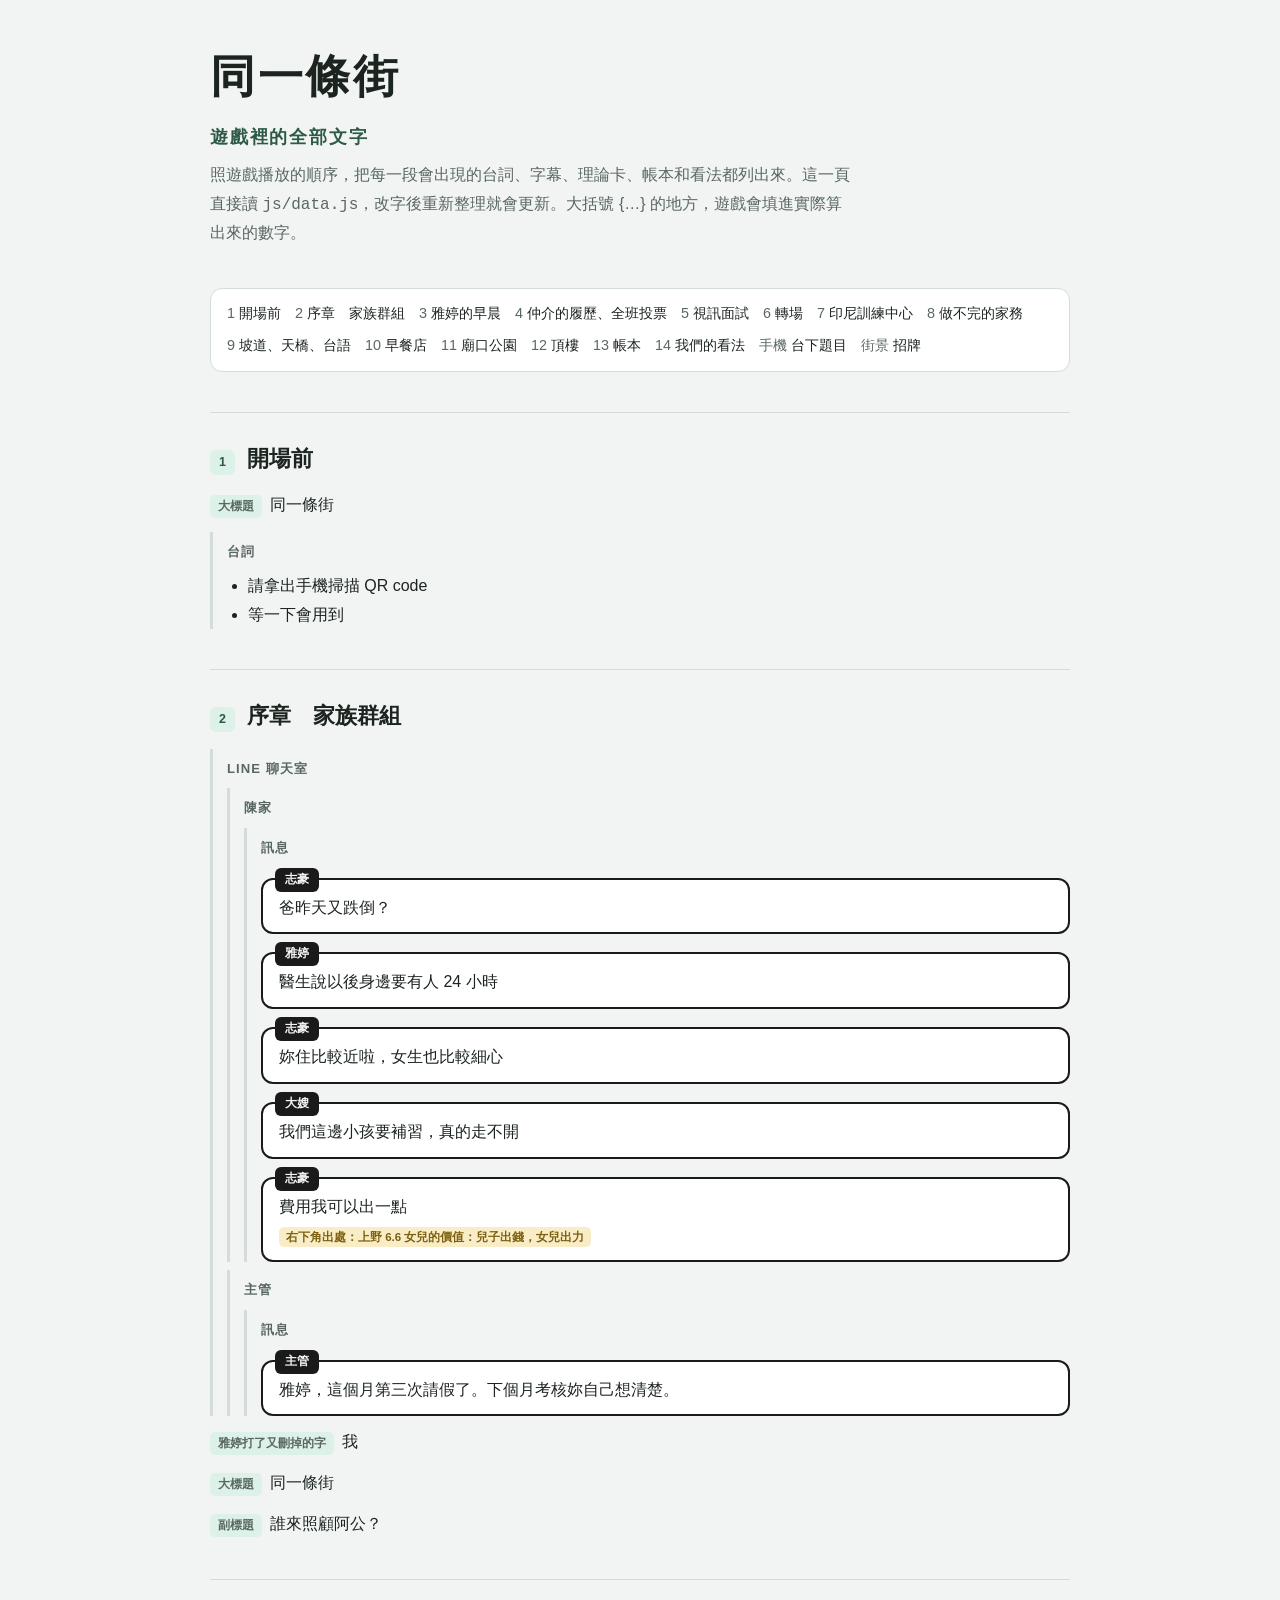
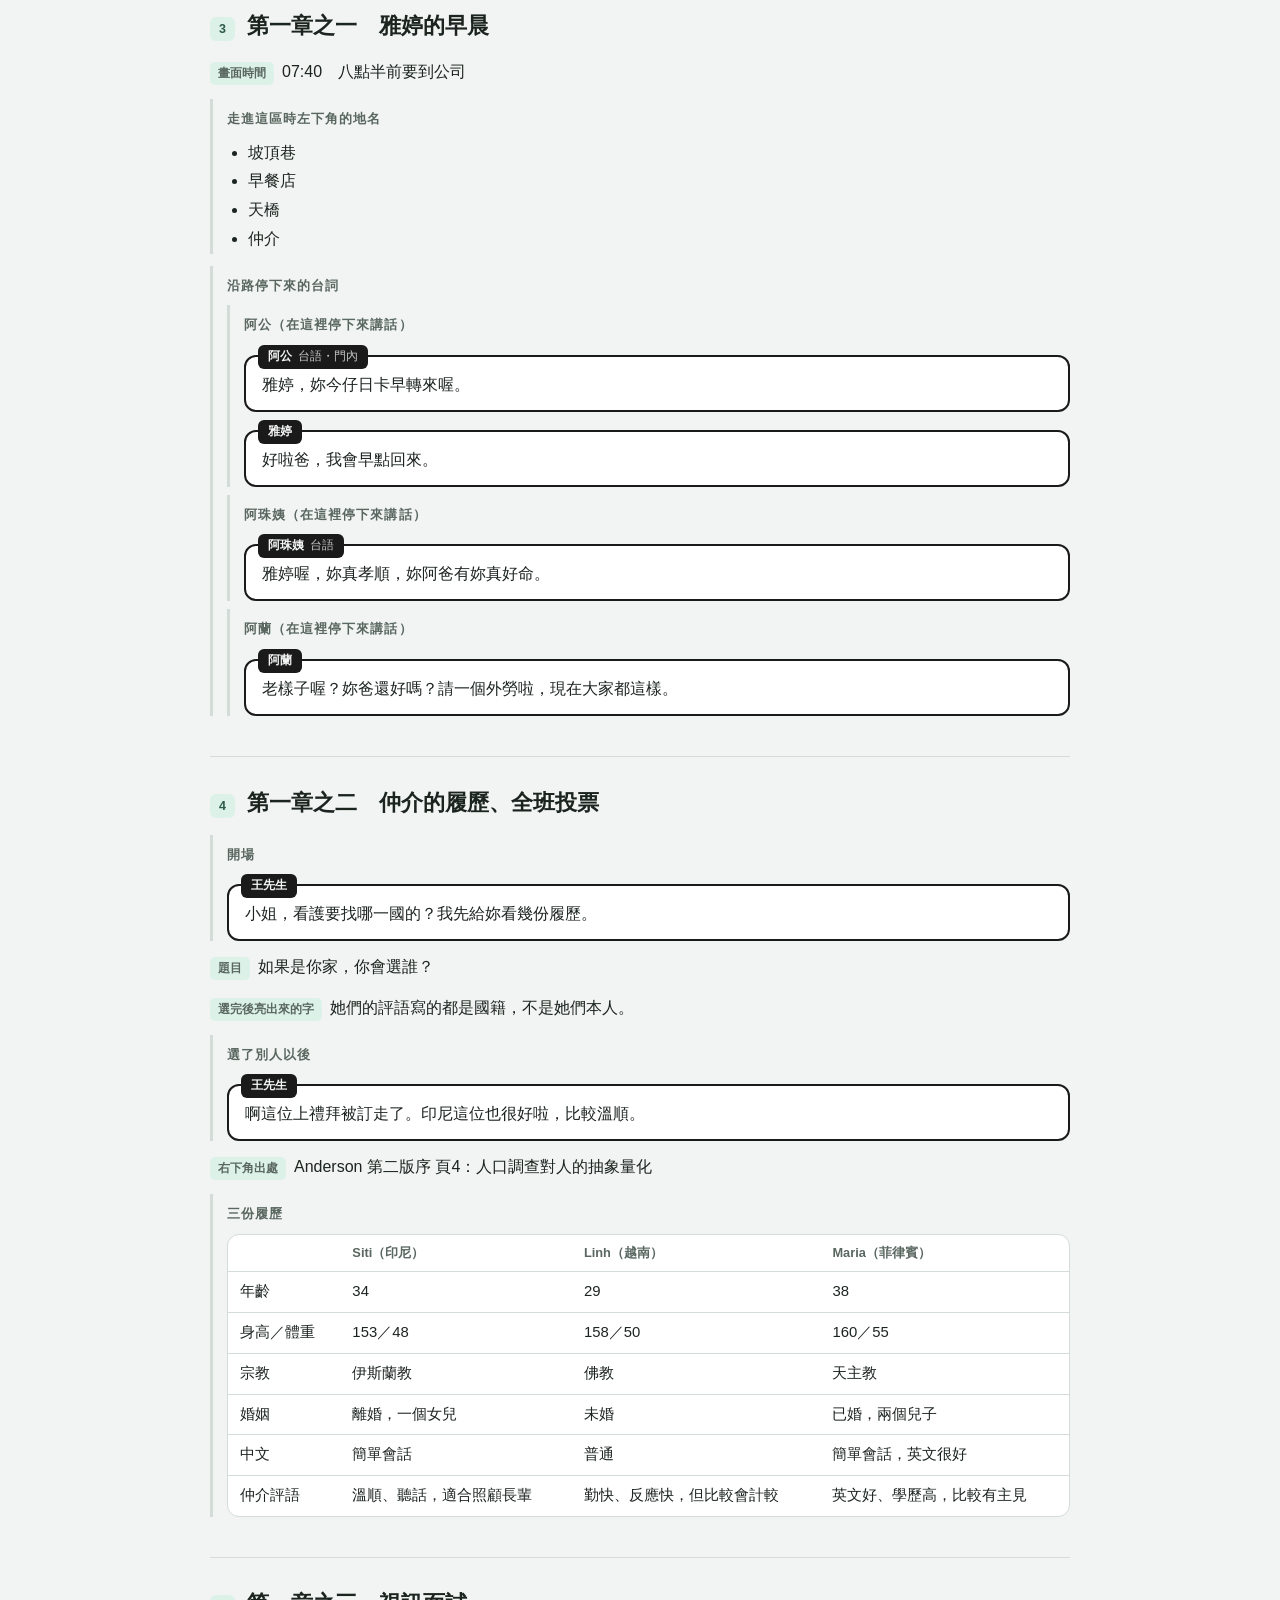
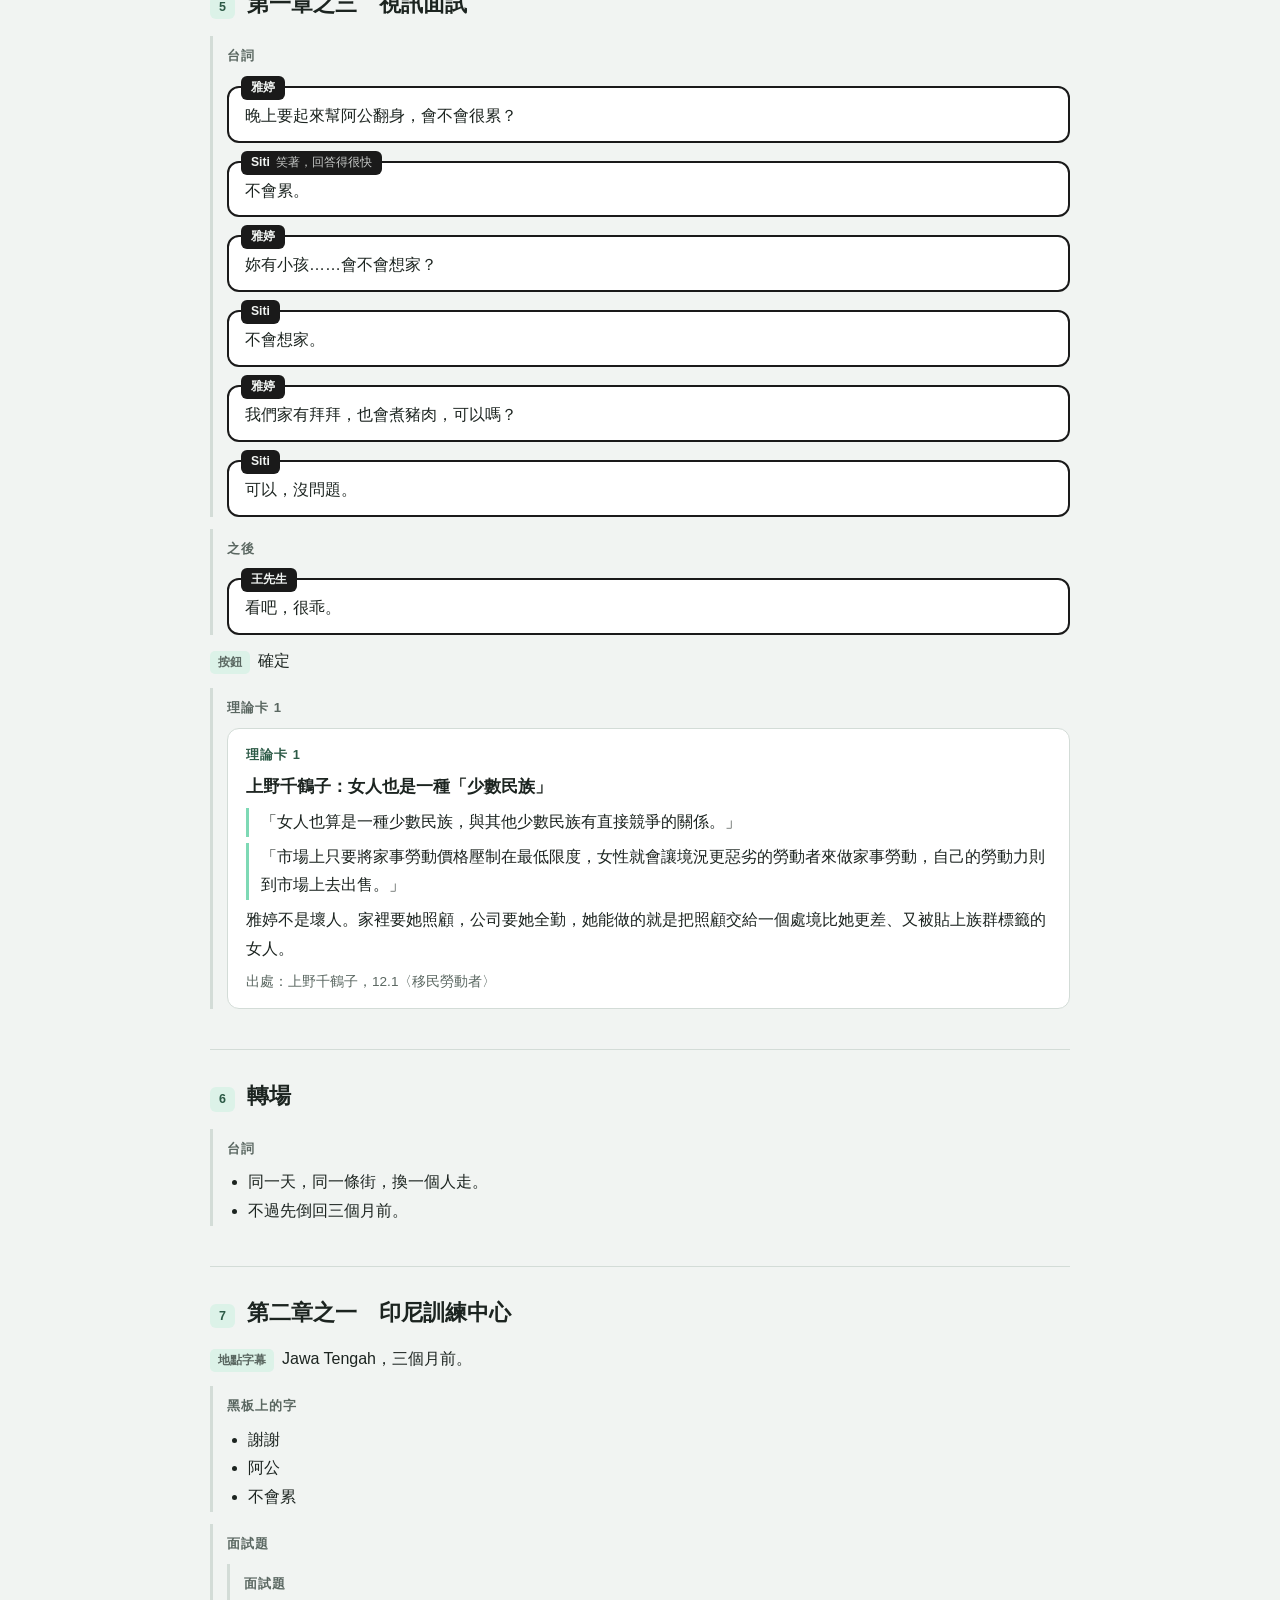
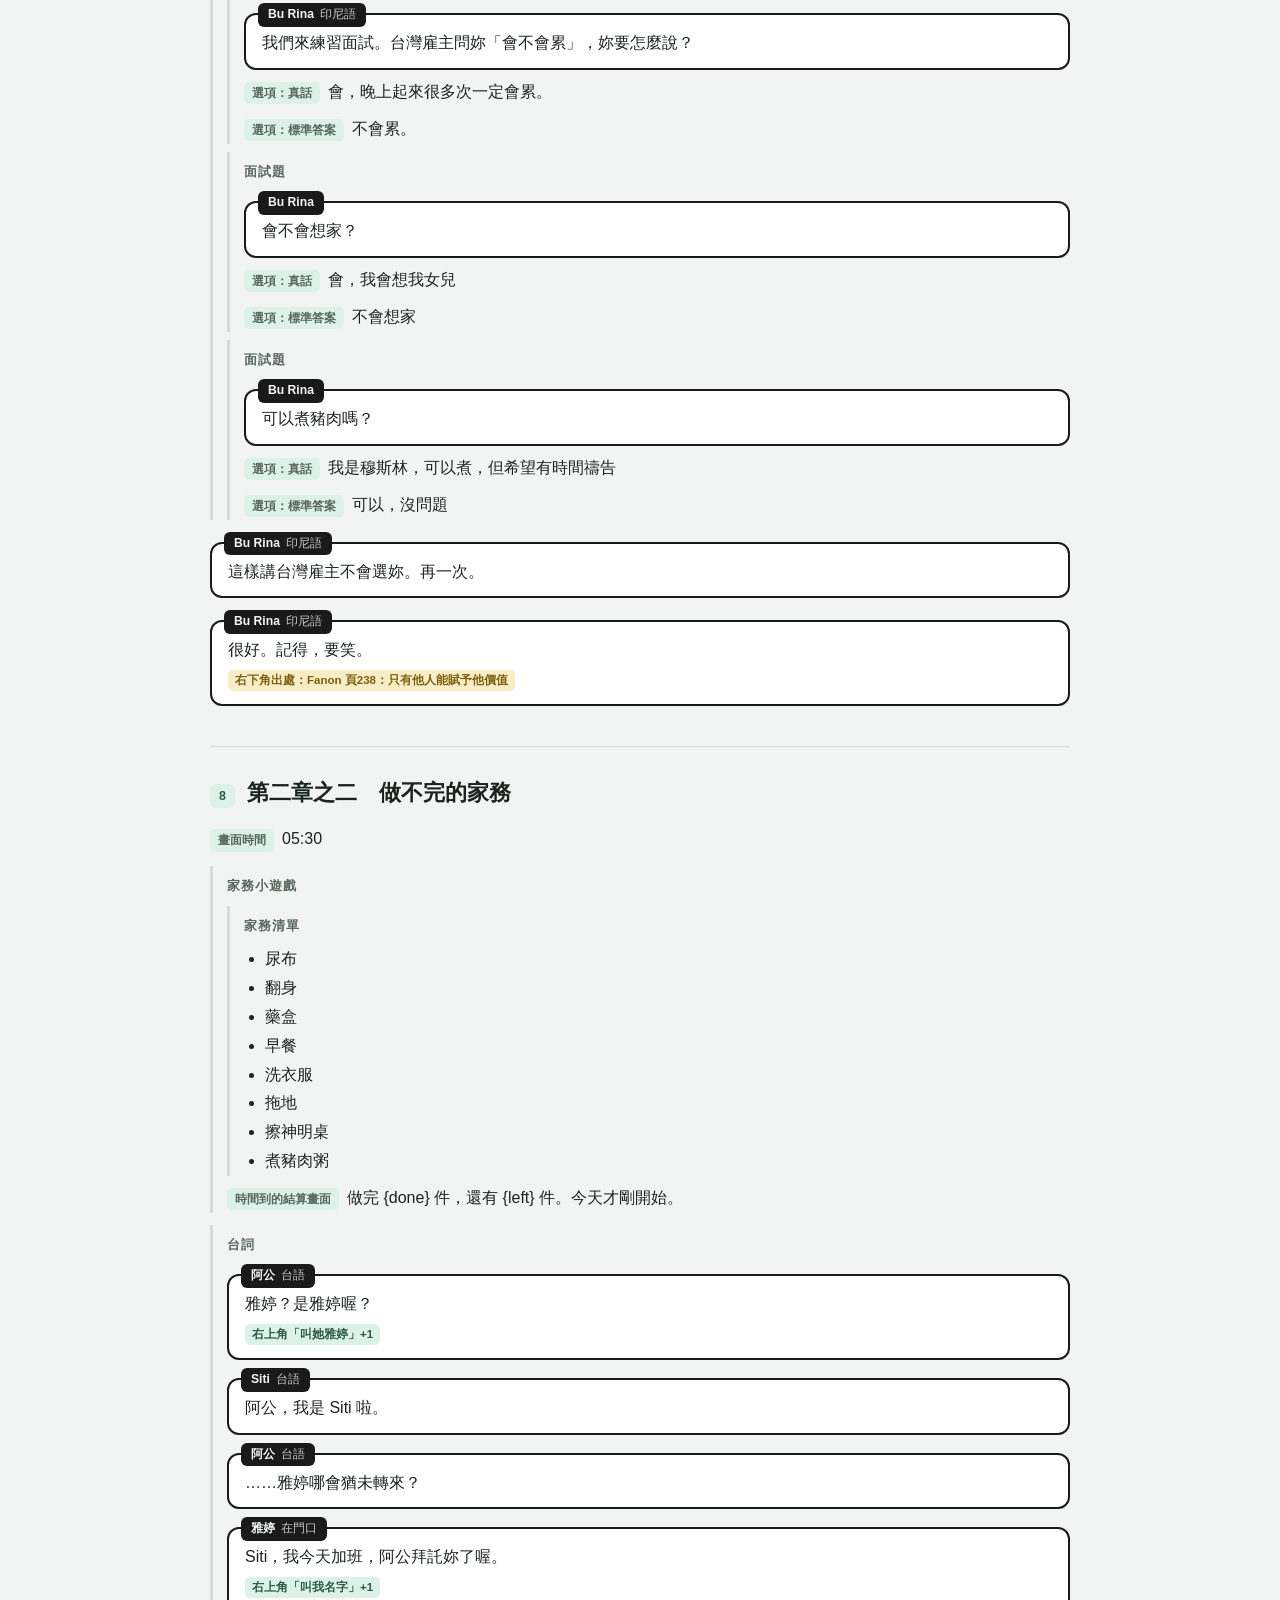
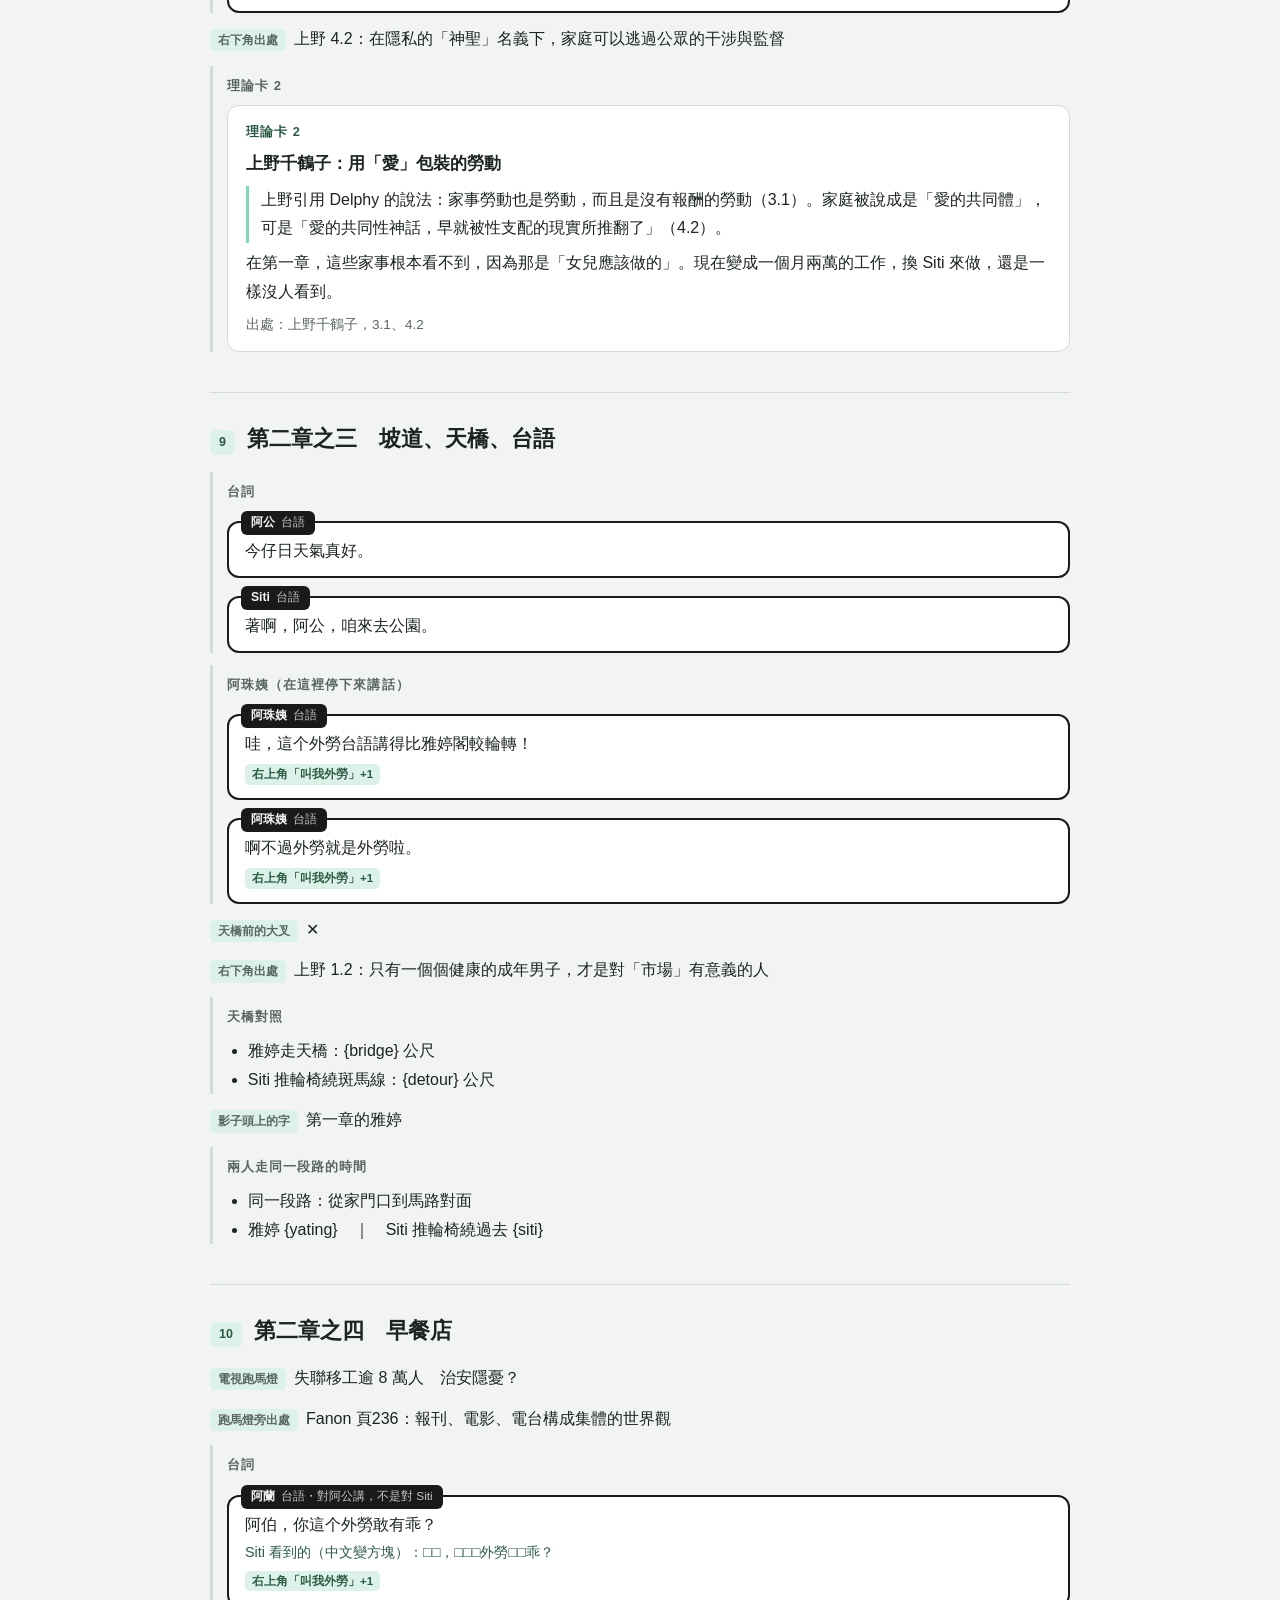
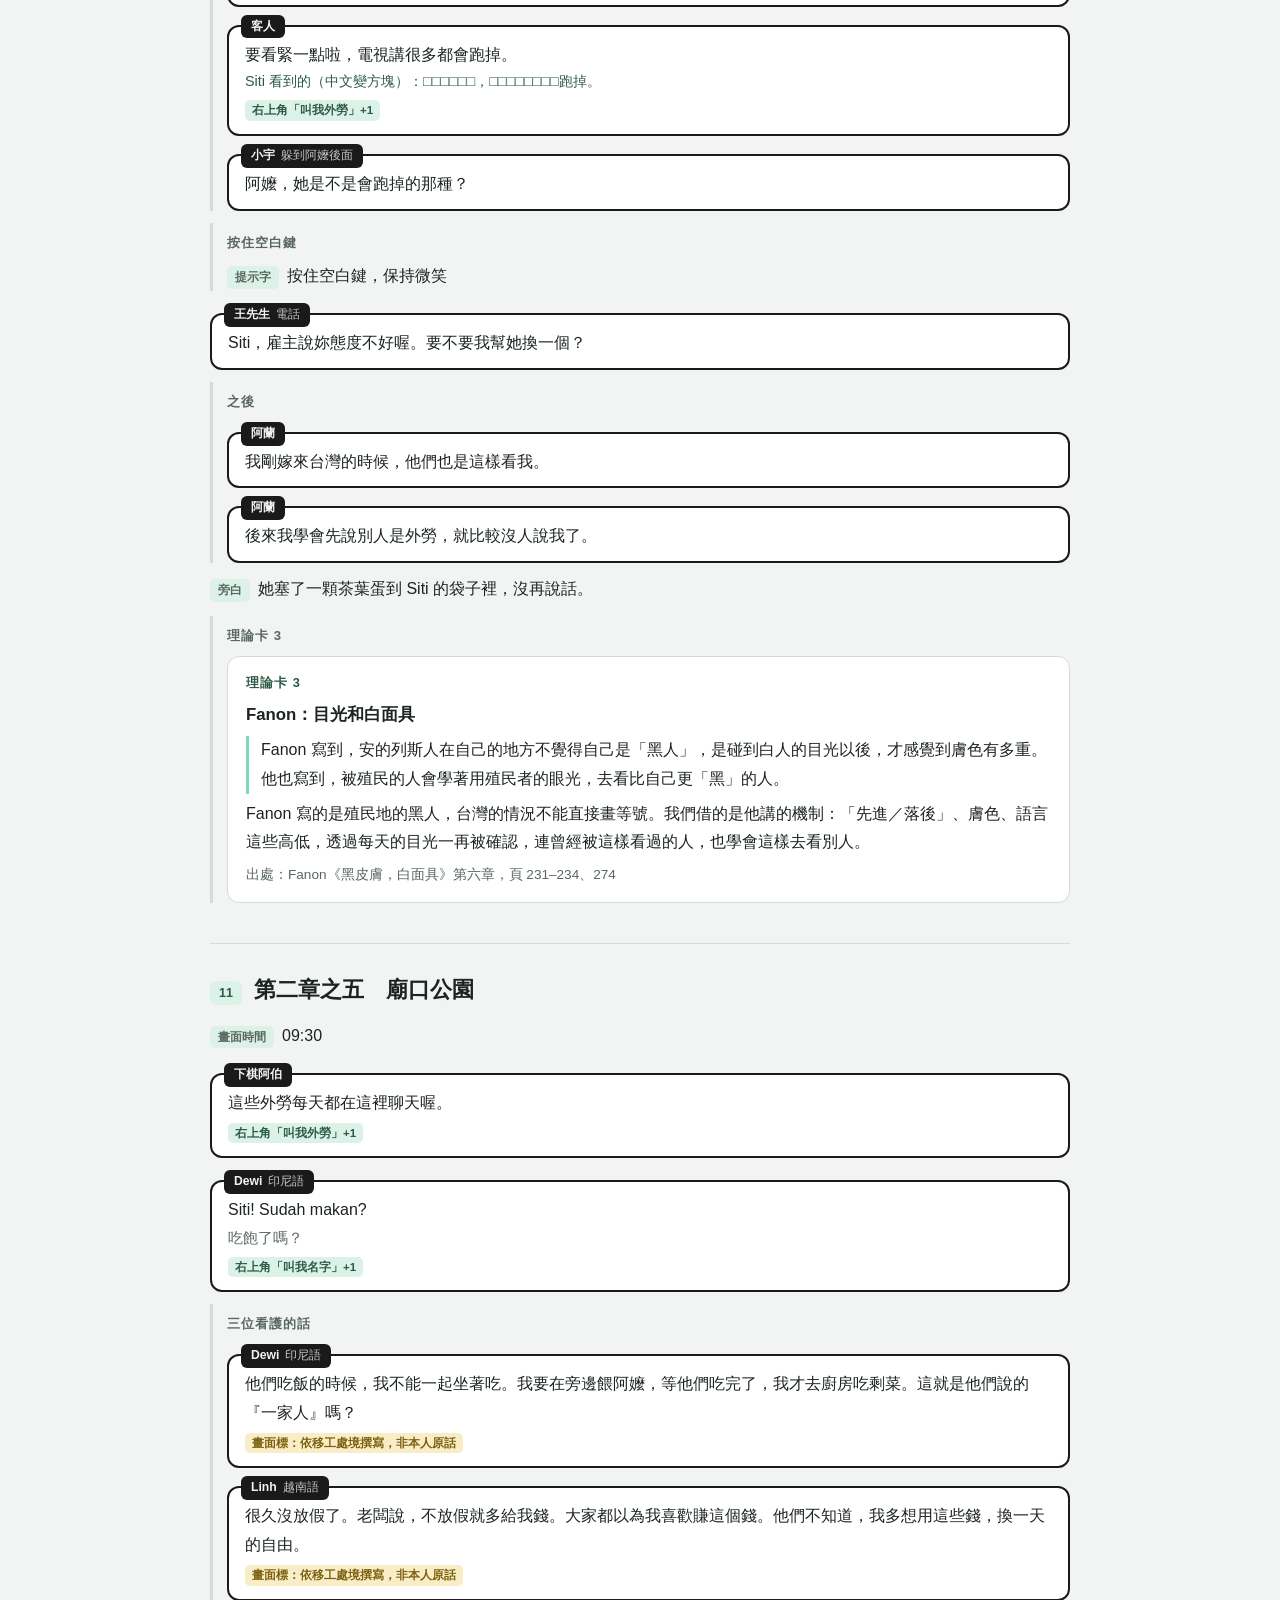
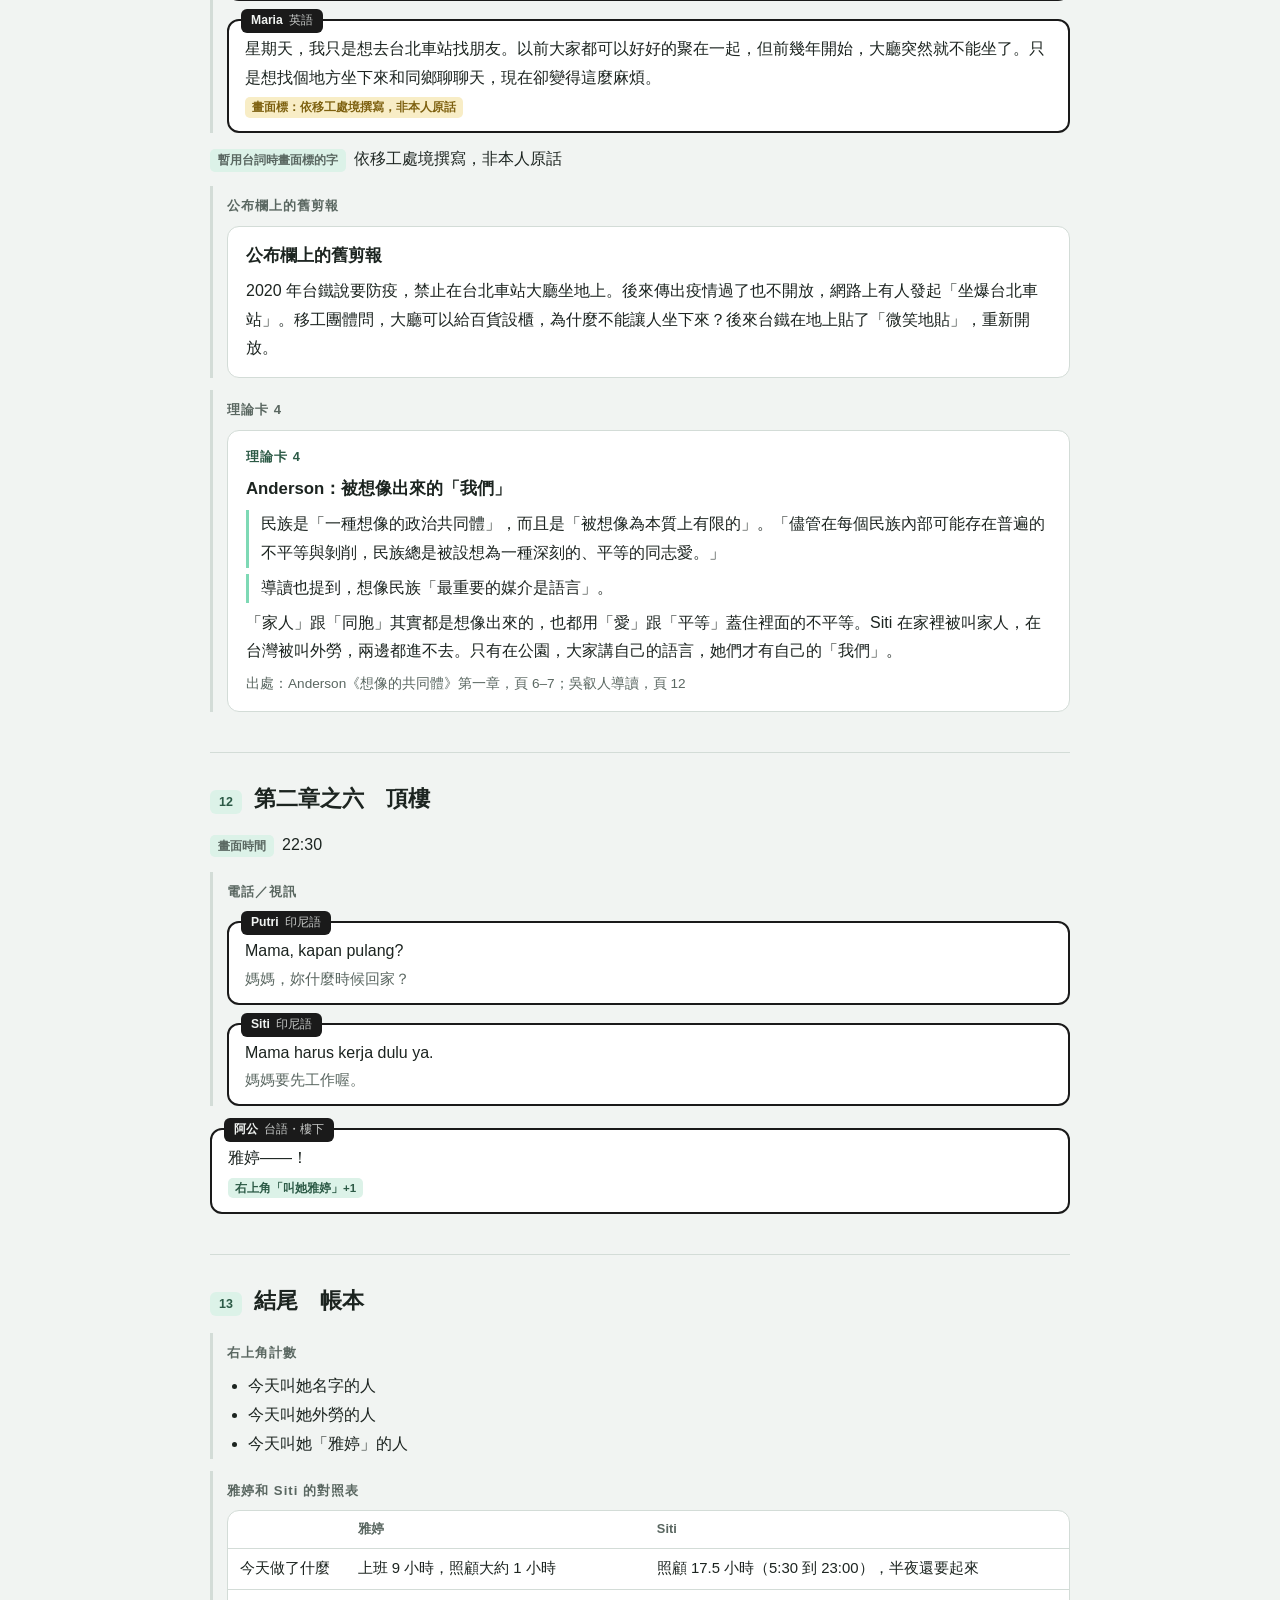
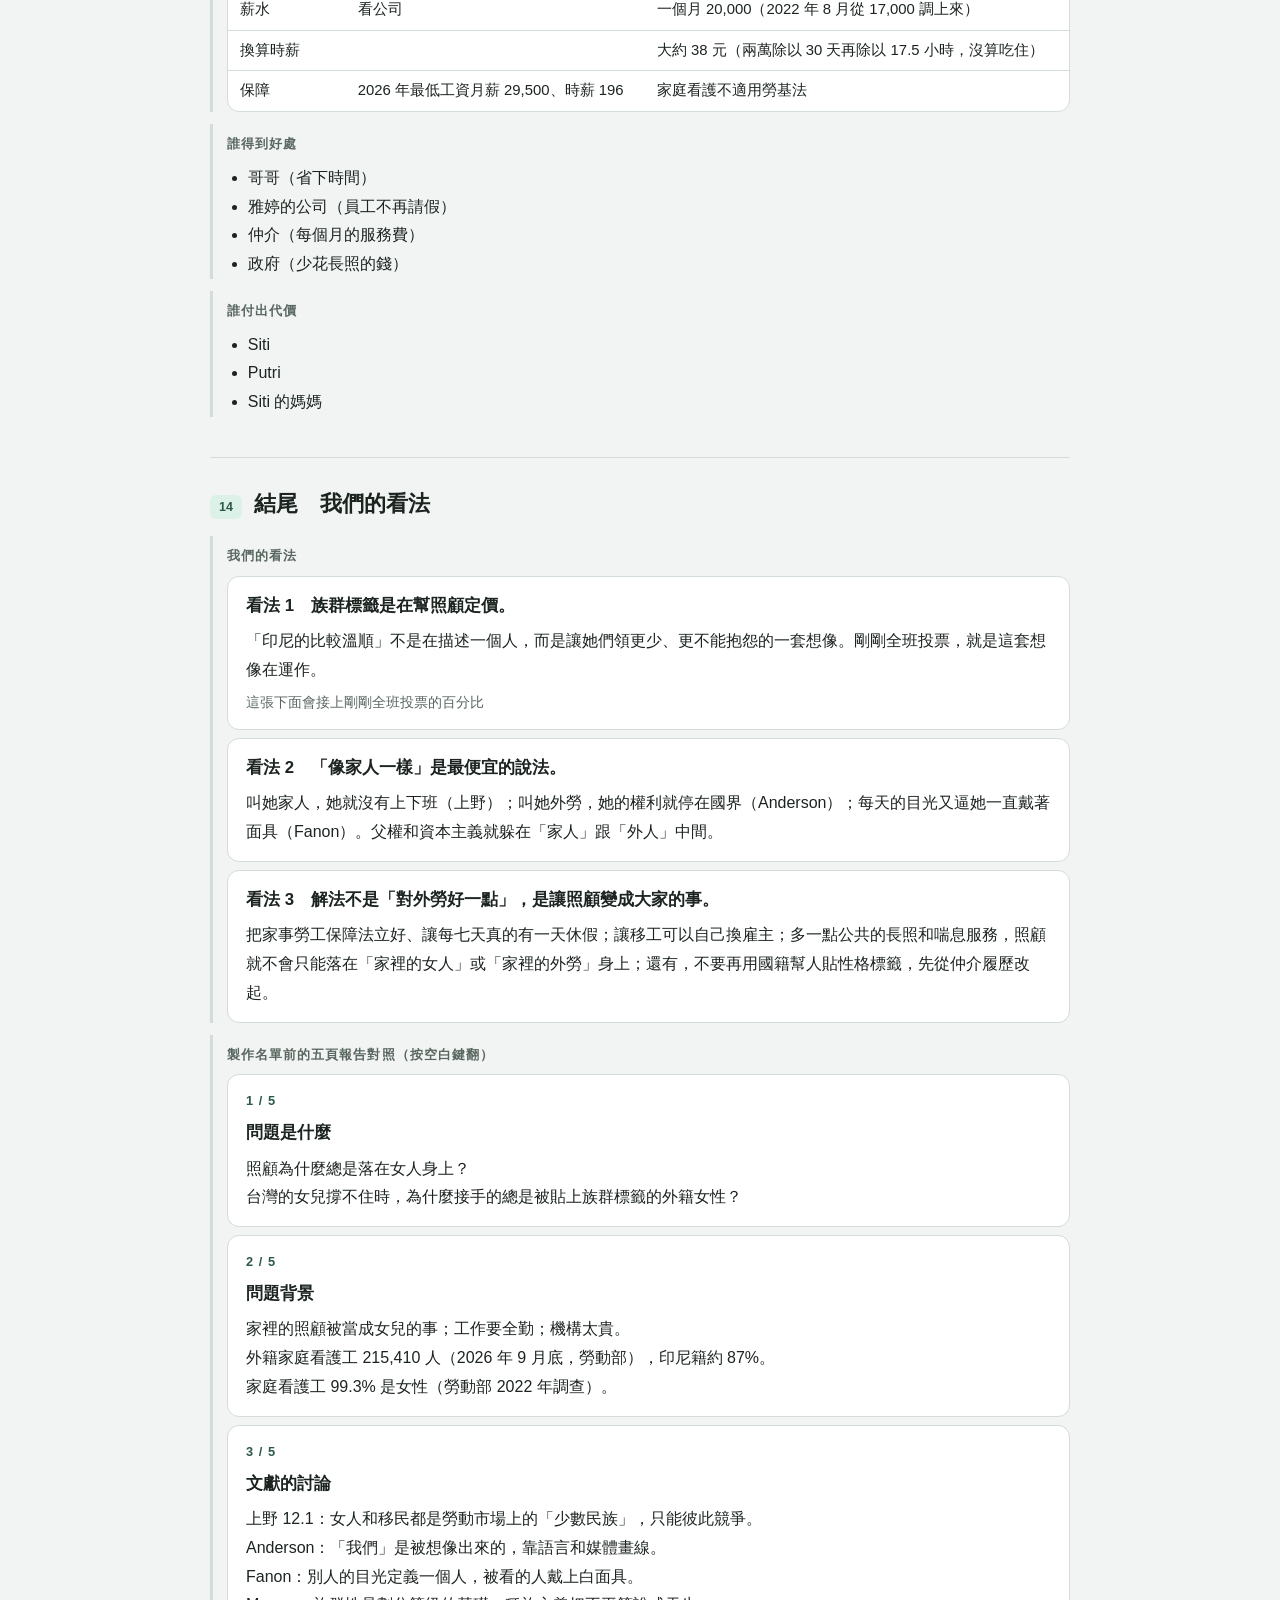
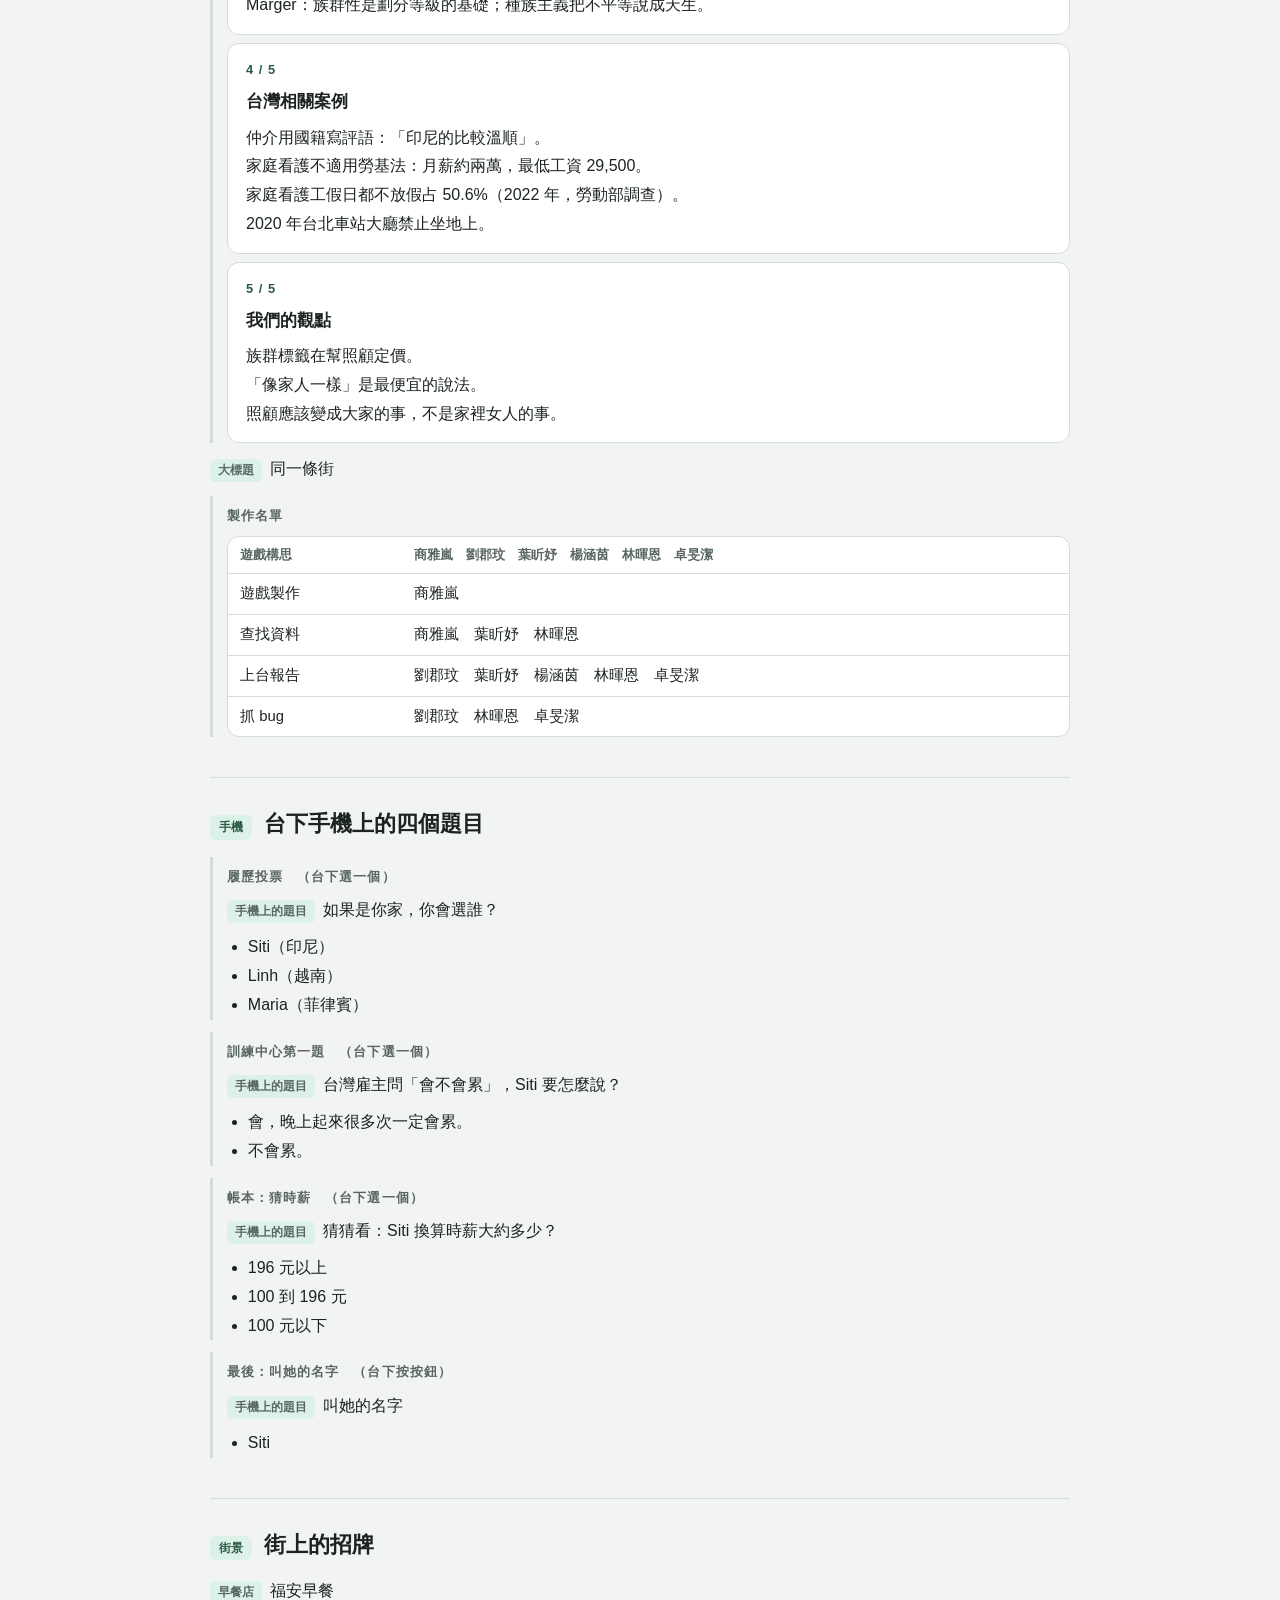
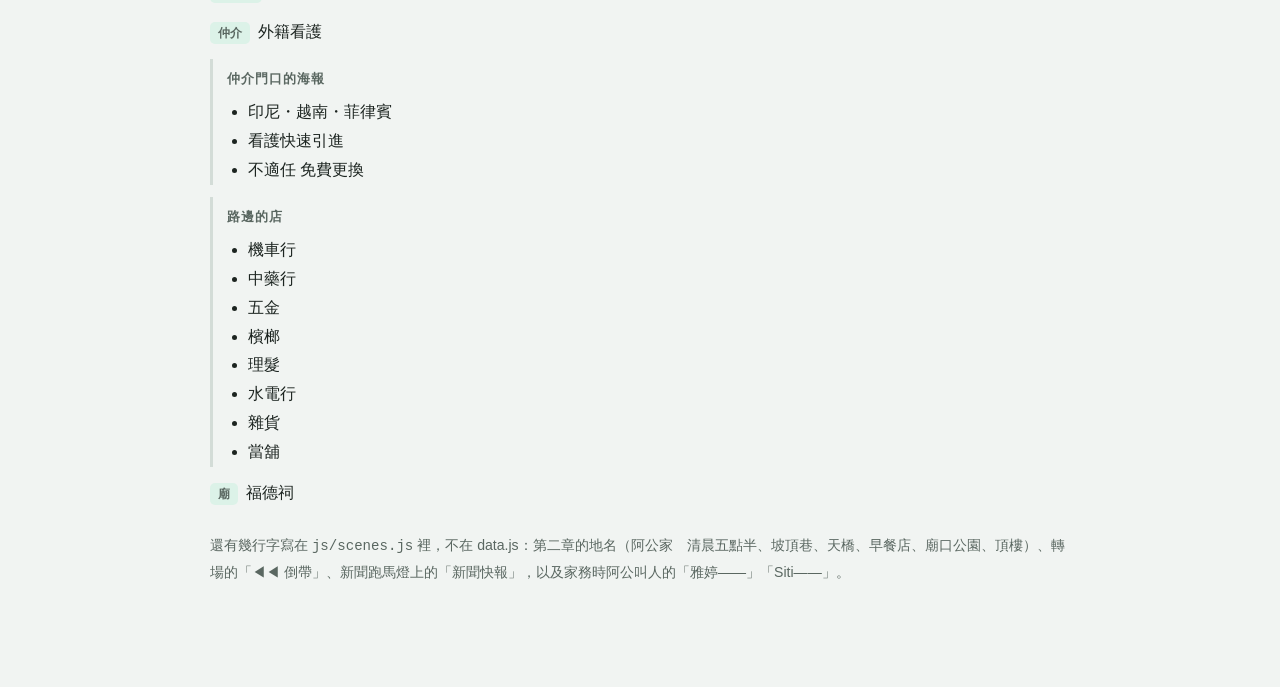
==== game/text.html @ 66777f7a "feat: 結尾製作名單與五頁報告對照、全部文字頁；修手機直拿的確定鍵和家務提示 - 結尾：叫完名字後翻五頁（問題是什麼、問題背景、文獻的討論、台灣相關案例、我們的觀點），再出標題和製作名單 - 公園" ====
<!doctype html>
<html lang="zh-Hant">
<head>
<meta charset="utf-8">
<meta name="viewport" content="width=device-width,initial-scale=1">
<title>同一條街 全部文字</title>
<!-- 這一頁直接讀 js/data.js，把遊戲裡所有台詞、字幕、理論卡、帳本、看法照順序列出來。
     改了 data.js 之後重新整理就會更新，不用另外維護。雙擊就能開，不用網路。 -->
<style>
:root {
  --bg: #f1f4f2; --surface: #fff; --fg: #1c2420; --muted: #5a6761; --line: #d3dcd7;
  --accent: #2c5a46; --mint: #7ed9b5; --mint-soft: #dcf2e8; --red: #b8352b; --gold-soft: #f8edc6; --gold: #7d600f; --ink: #1a1a1a;
  --sans: "Noto Sans TC", "PingFang TC", "Heiti TC", "Microsoft JhengHei", sans-serif;
  color-scheme: light dark;
}
@media (prefers-color-scheme: dark) {
  :root { --bg: #121715; --surface: #1b2320; --fg: #e5ebe7; --muted: #9caaa3; --line: #2f3a35; --accent: #8fd6b6; --mint: #5fbf98; --mint-soft: #1d3a2d; --red: #ff8274; --gold-soft: #393014; --gold: #e8c65e; --ink: #e5ebe7; }
}
* { box-sizing: border-box; }
body { margin: 0; background: var(--bg); color: var(--fg); font: 16px/1.8 var(--sans); padding: 0 max(16px, env(safe-area-inset-left)); }
.wrap { max-width: 860px; margin: 0 auto; padding: 36px 0 90px; display: grid; gap: 40px; }
h1 { margin: 0; font-size: clamp(2rem, 6vw, 2.8rem); letter-spacing: .06em; font-weight: 900; }
h1 small { display: block; font-size: .4em; letter-spacing: .1em; color: var(--accent); margin-top: 4px; }
.lead { color: var(--muted); max-width: 40em; margin: 8px 0 0; }
nav { display: flex; flex-wrap: wrap; gap: 6px 14px; font-size: .9rem; border: 1px solid var(--line); background: var(--surface); border-radius: 12px; padding: 12px 16px; }
nav a { color: var(--fg); text-decoration: none; }
nav a:hover { color: var(--accent); }
nav .n { color: var(--muted); font-variant-numeric: tabular-nums; margin-right: 4px; }
section { display: grid; gap: 12px; scroll-margin-top: 16px; border-top: 1px solid var(--line); padding-top: 26px; }
section > h2 { margin: 0; font-size: 1.4rem; font-weight: 900; display: flex; flex-wrap: wrap; align-items: baseline; gap: 4px 12px; }
section > h2 .sec { font-size: .78rem; color: var(--accent); background: var(--mint-soft); padding: 1px 9px; border-radius: 6px; font-weight: 700; }
.grp { display: grid; gap: 8px; border-left: 3px solid var(--line); padding-left: 14px; }
.grp > h4 { margin: 8px 0 0; font-size: .82rem; color: var(--muted); letter-spacing: .08em; font-weight: 700; }
.plain { margin: 0; }
.plain b { display: inline-block; font-size: .78rem; color: var(--muted); background: var(--mint-soft); border-radius: 5px; padding: 0 8px; margin-right: 8px; font-weight: 700; }
ul.items { margin: 0; padding-left: 1.3em; }
.line { background: var(--surface); border: 2.5px solid var(--ink); border-radius: 12px; padding: 14px 16px 10px; position: relative; margin-top: 10px; }
.line .who { position: absolute; top: -12px; left: 12px; background: var(--ink); color: var(--bg); font-size: .76rem; font-weight: 700; padding: 1px 10px; border-radius: 6px; }
.line .tag { font-size: .74rem; color: var(--muted); margin-left: 6px; font-weight: 400; }
.line p { margin: 0; }
.line .sub { color: var(--muted); font-size: .92rem; }
.line .heard { color: var(--accent); font-size: .9rem; }
.line .hud, .line .warn { display: inline-block; font-size: .72rem; border-radius: 5px; padding: 0 7px; margin: 4px 6px 0 0; font-weight: 700; }
.line .hud { background: var(--mint-soft); color: var(--accent); }
.line .warn { background: var(--gold-soft); color: var(--gold); }
.card { background: var(--surface); border: 1px solid var(--line); border-radius: 12px; padding: 14px 18px; display: grid; gap: 6px; }
.card h3 { margin: 0; font-size: 1.05rem; }
.card .no { color: var(--accent); font-size: .8rem; font-weight: 700; letter-spacing: .08em; }
.card blockquote { margin: 0; padding-left: 12px; border-left: 3px solid var(--mint); }
.card .src { color: var(--muted); font-size: .85rem; }
.tbl { overflow-x: auto; border: 1px solid var(--line); border-radius: 12px; background: var(--surface); }
table { border-collapse: collapse; width: 100%; font-size: .93rem; line-height: 1.6; }
th, td { padding: 8px 12px; text-align: left; vertical-align: top; border-bottom: 1px solid var(--line); }
tr:last-child td { border-bottom: 0; }
th { font-size: .8rem; color: var(--muted); white-space: nowrap; }
.note { font-size: .88rem; color: var(--muted); }
@media print { nav { display: none; } section { break-inside: avoid-page; } body { background: #fff; } }
</style>
</head>
<body>
<div class="wrap">
  <header>
    <h1>同一條街<small>遊戲裡的全部文字</small></h1>
    <p class="lead">照遊戲播放的順序，把每一段會出現的台詞、字幕、理論卡、帳本和看法都列出來。這一頁直接讀 <code>js/data.js</code>，改字後重新整理就會更新。大括號 {…} 的地方，遊戲會填進實際算出來的數字。</p>
  </header>
  <nav id="toc" aria-label="目錄"></nav>
  <div id="out" style="display:grid;gap:40px"></div>
</div>
<script src="js/data.js"></script>
<script>
(function () {
  const D = SS.DATA, P = D.people, LANG = D.langNames;
  const esc = (s) => String(s).replace(/[&<>]/g, (c) => ({ '&': '&amp;', '<': '&lt;', '>': '&gt;' }[c])).replace(/\n/g, '<br>');

  // 資料欄位 → 看得懂的名稱。沒列到的欄位直接顯示欄位名。
  const LABEL = {
    place: '地點字幕', board: '黑板上的字', questions: '面試題', ask: '老師問', honest: '選項：真話', mask: '選項：標準答案',
    reject: '選了真話以後', end: '三題答完', cite: '右下角出處', tv: '電視跑馬燈', tvCite: '跑馬燈旁出處', prompt: '提示字',
    egg: '旁白', reveal: '選完後亮出來的字', question: '題目', intro: '開場', taken: '選了別人以後', after: '之後', call: '電話／視訊',
    shout: '樓下喊', greeting: '打招呼', uncle: '下棋阿伯', voices: '三位看護的話', placeholderNote: '暫用台詞時畫面標的字',
    clipping: '公布欄上的舊剪報', compare: '天橋對照', compareTime: '兩人走同一段路的時間', ghostLabel: '影子頭上的字',
    blocked: '天橋前的大叉', tasks: '家務清單', result: '時間到的結算畫面', chores: '家務小遊戲', counts: '右上角計數',
    table: '雅婷和 Siti 的對照表', recap: '製作名單前的五頁報告對照', gains: '誰得到好處', costs: '誰付出代價', views: '我們的看法', heading: '大標題',
    subheading: '副標題', credits: '製作名單', typed: '雅婷打了又刪掉的字', lines: '台詞', stops: '沿路停下來的台詞',
    areaLabels: '走進這區時左下角的地名', hold: '按住空白鍵', confirm: '按鈕', chats: 'LINE 聊天室', messages: '訊息', name: '名稱',
    cols: '欄位', rows: '列', title: '標題', body: '內文', label: '字', clock: '畫面時間', text: '字', note: '註',
    uphill: '', learned: '',
  };
  // 這些欄位是程式用的設定值，不是畫面上的字
  const SKIP = new Set(['targetSec', 'lang', 'who', 'callsGaikao', 'callsName', 'callsYating', 'live', 'key', 'id', 'kind', 'showVote',
    'seconds', 'holdSeconds', 'callEvery', 'answerSeconds', 'speed', 'prayerSec', 'countdown', 'guessRow', 'finalNames', 'card', 'at',
    'placeholder', 'source', 'maskTo', 'sub', 'time', 'title', 'no', 'times', 'ok']);

  const who = (id) => P[id] || id;
  const lab = (k) => (k in LABEL ? LABEL[k] : P[k] ? P[k] + '（在這裡停下來講話）' : k);

  function line(o) {
    const tags = [];
    if (o.lang) tags.push(LANG[o.lang] || o.lang);
    if (o.note) tags.push(o.note);
    let h = `<div class="line"><span class="who">${esc(who(o.who))}${tags.length ? `<span class="tag" style="color:inherit;opacity:.8">${esc(tags.join('・'))}</span>` : ''}</span>`;
    h += `<p>${esc(o.text)}</p>`;
    if (o.sub) h += `<p class="sub">${esc(o.sub)}</p>`;
    if (o.maskTo) h += `<p class="heard">Siti 看到的（中文變方塊）：${esc(o.maskTo)}</p>`;
    if (o.cite) h += `<span class="warn">右下角出處：${esc(o.cite)}</span>`;
    if (o.callsGaikao) h += `<span class="hud">右上角「叫我外勞」+1</span>`;
    if (o.callsName) h += `<span class="hud">右上角「叫我名字」+1</span>`;
    if (o.callsYating) h += `<span class="hud">右上角「叫她雅婷」+1</span>`;
    if (o.placeholder) h += `<span class="warn">畫面標：${esc(D.scenes.ch2_park.placeholderNote)}</span>`;
    return h + '</div>';
  }

  function table(rows) {
    return `<div class="tbl"><table><tbody>${rows.map((r, i) => `<tr>${r.map((c) => `<${i === 0 ? 'th' : 'td'}>${esc(c)}</${i === 0 ? 'th' : 'td'}>`).join('')}</tr>`).join('')}</tbody></table></div>`;
  }

  function render(v, key) {
    if (v == null || typeof v === 'number' || typeof v === 'boolean') return '';
    if (typeof v === 'string') return SKIP.has(key) ? '' : `<p class="plain"><b>${esc(lab(key))}</b>${esc(v)}</p>`;
    if (Array.isArray(v)) {
      if (!v.length) return '';
      if (key === 'areaLabels' && typeof v[0] === 'object') return render(v.map((x) => x.text), key);
      if (key === 'counts' && typeof v[0] === 'object') return render(v.map((x) => x.label), key);
      if (v.every((x) => typeof x === 'string')) return `<div class="grp"><h4>${esc(lab(key))}</h4><ul class="items">${v.map((x) => `<li>${esc(x)}</li>`).join('')}</ul></div>`;
      if (v.every(Array.isArray)) return `<div class="grp"><h4>${esc(lab(key))}</h4>${table(v)}</div>`;
      return `<div class="grp"><h4>${esc(lab(key))}</h4>${v.map((x) => render(x, key)).join('')}</div>`;
    }
    if (typeof v.text === 'string' && v.who) return line(v);
    if (key === 'clock') return `<p class="plain"><b>畫面時間</b>${esc(v.time)}${v.note ? '　' + esc(v.note) : ''}</p>`;
    if (key === 'table') return `<div class="grp"><h4>${esc(lab(key))}</h4>${table([v.cols, ...v.rows])}</div>`;
    if (key === 'clipping') return `<div class="grp"><h4>${esc(lab(key))}</h4><div class="card"><h3>${esc(v.title)}</h3><p style="margin:0">${esc(v.text)}</p></div></div>`;
    if (key === 'chores') return `<div class="grp"><h4>${esc(lab(key))}</h4>${render(v.tasks, 'tasks')}${render(v.result, 'result')}</div>`;
    const inner = Object.keys(v).filter((k) => (!SKIP.has(k) || k === 'text') && !(key === 'chats' && k === 'name')).map((k) => render(v[k], k)).join('');
    if (!inner) return '';
    const head = typeof v.name === 'string' && key === 'chats' ? v.name : lab(key);
    return `<div class="grp"><h4>${esc(head)}</h4>${inner}</div>`;
  }

  function card(n) {
    const c = D.cards.find((x) => x.no === n);
    if (!c) return '';
    return `<div class="grp"><h4>理論卡 ${c.no}</h4><div class="card"><span class="no">理論卡 ${c.no}</span><h3>${esc(c.title)}</h3>${(c.lead || []).map((l) => `<blockquote>${esc(l)}</blockquote>`).join('')}<p style="margin:0">${esc(c.body)}</p><span class="src">出處：${esc(c.source)}</span></div></div>`;
  }

  function resumes() {
    const rows = [['', ...D.resumes.map((r) => `${r.name}（${r.country}）`)]];
    for (const [k, l] of D.resumeFields) rows.push([l, ...D.resumes.map((r) => r[k])]);
    return `<div class="grp"><h4>三份履歷</h4>${table(rows)}</div>`;
  }

  function live() {
    return Object.values(D.live).map((q) => `<div class="grp"><h4>${esc(({ vote: '履歷投票', train: '訓練中心第一題', wage: '帳本：猜時薪', name: '最後：叫她的名字' })[q.id] || q.id)}　${q.kind === 'tap' ? '（台下按按鈕）' : '（台下選一個）'}</h4><p class="plain"><b>手機上的題目</b>${esc(q.title)}</p><ul class="items">${q.options.map((o) => `<li>${esc(o.label)}</li>`).join('')}</ul></div>`).join('');
  }

  function views(s) {
    return `<div class="grp"><h4>我們的看法</h4>${s.views.map((v) => `<div class="card"><h3>${esc(v.title)}</h3><p style="margin:0">${esc(v.body)}</p>${v.showVote ? '<span class="src">這張下面會接上剛剛全班投票的百分比</span>' : ''}</div>`).join('')}</div>`;
  }

  const sections = [];
  const toc = [];
  let i = 0;
  for (const id of Object.keys(D.scenes)) {
    const s = D.scenes[id];
    i++;
    let body = '';
    for (const k of Object.keys(s)) {
      if (k === 'views') { body += views(s); continue; }
      if (k === 'recap') { body += `<div class="grp"><h4>製作名單前的五頁報告對照（按空白鍵翻）</h4>${s.recap.map((v, n) => `<div class="card"><span class="no">${n + 1} / ${s.recap.length}</span><h3>${esc(v.title)}</h3><p style="margin:0">${esc(v.body)}</p></div>`).join('')}</div>`; continue; }
      if (k === 'credits') { body += `<div class="grp"><h4>製作名單</h4>${table(s.credits)}</div>`; continue; }
      body += render(s[k], k);
    }
    if (s.card) body += card(s.card);
    if (id === 'ch1_agency') body += resumes();
    sections.push(`<section id="${id}"><h2><span class="sec">${i}</span>${esc(s.title)}</h2>${body}</section>`);
    toc.push(`<a href="#${id}"><span class="n">${i}</span>${esc(s.title.replace(/^第.章之.　/, '').replace(/^結尾　/, ''))}</a>`);
  }

  sections.push(`<section id="phone"><h2><span class="sec">手機</span>台下手機上的四個題目</h2>${live()}</section>`);
  toc.push('<a href="#phone"><span class="n">手機</span>台下題目</a>');

  const sg = D.signs;
  sections.push(`<section id="signs"><h2><span class="sec">街景</span>街上的招牌</h2>
    <p class="plain"><b>早餐店</b>${esc(sg.breakfast)}</p><p class="plain"><b>仲介</b>${esc(sg.agency)}</p>
    ${render(sg.agencyPosters, '仲介門口的海報')}${render(sg.shops, '路邊的店')}<p class="plain"><b>廟</b>${esc(sg.temple)}</p>
    <p class="note">還有幾行字寫在 <code>js/scenes.js</code> 裡，不在 data.js：第二章的地名（阿公家　清晨五點半、坡頂巷、天橋、早餐店、廟口公園、頂樓）、轉場的「◀◀ 倒帶」、新聞跑馬燈上的「新聞快報」，以及家務時阿公叫人的「雅婷——」「Siti——」。</p></section>`);
  toc.push('<a href="#signs"><span class="n">街景</span>招牌</a>');

  document.getElementById('toc').innerHTML = toc.join('');
  document.getElementById('out').innerHTML = sections.join('');
})();
</script>
</body>
</html>
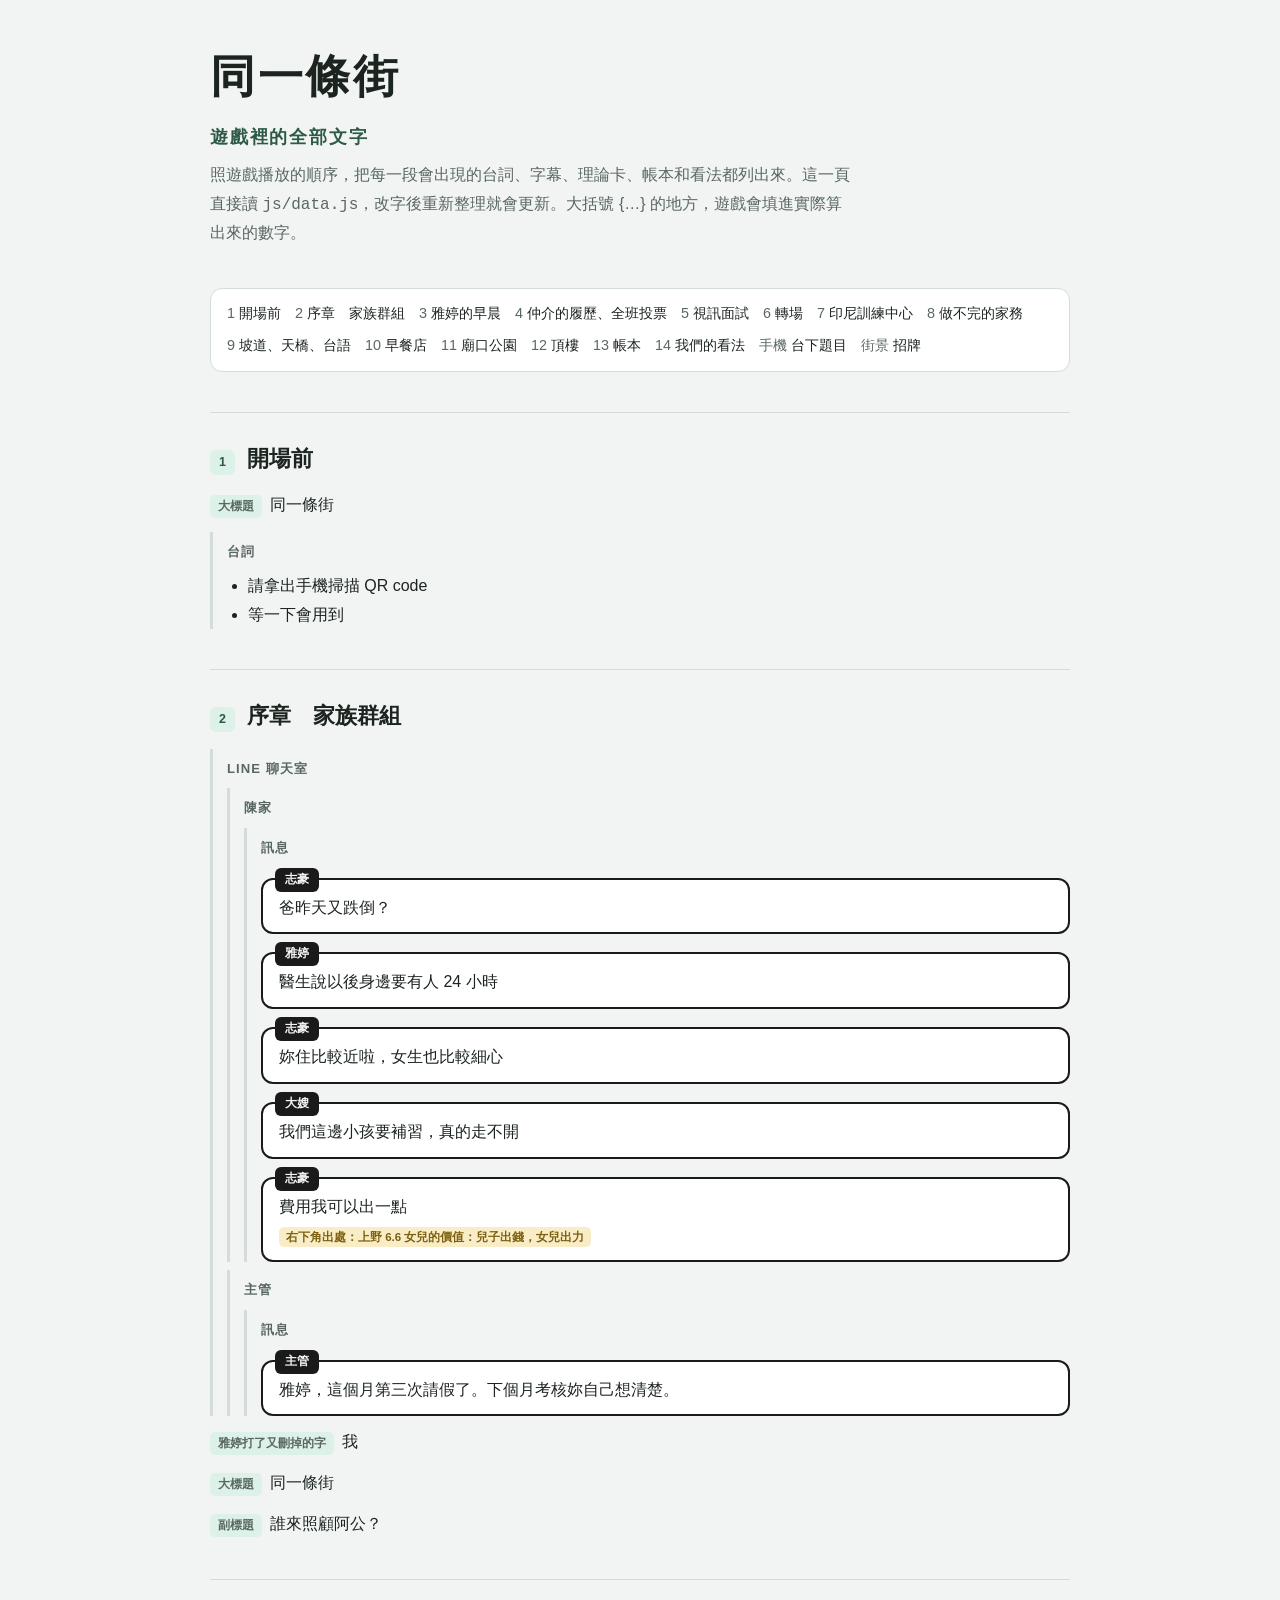
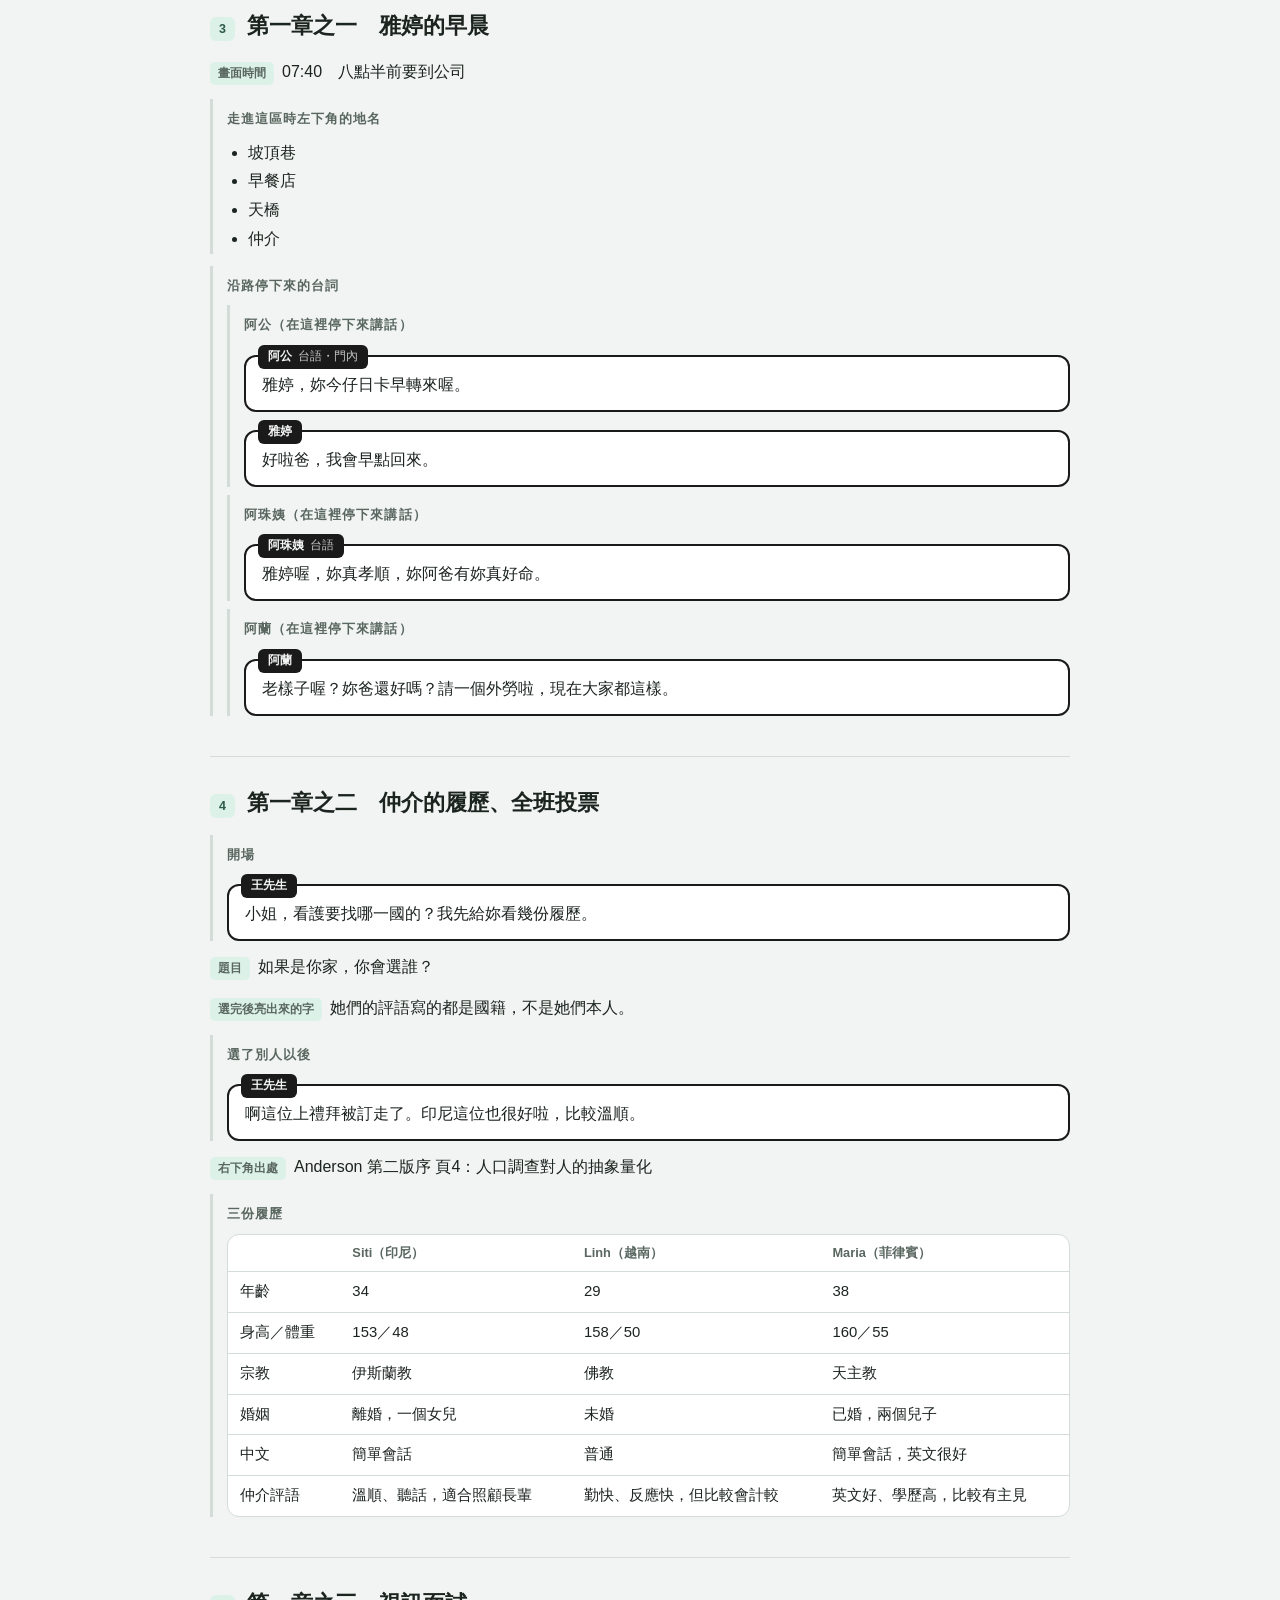
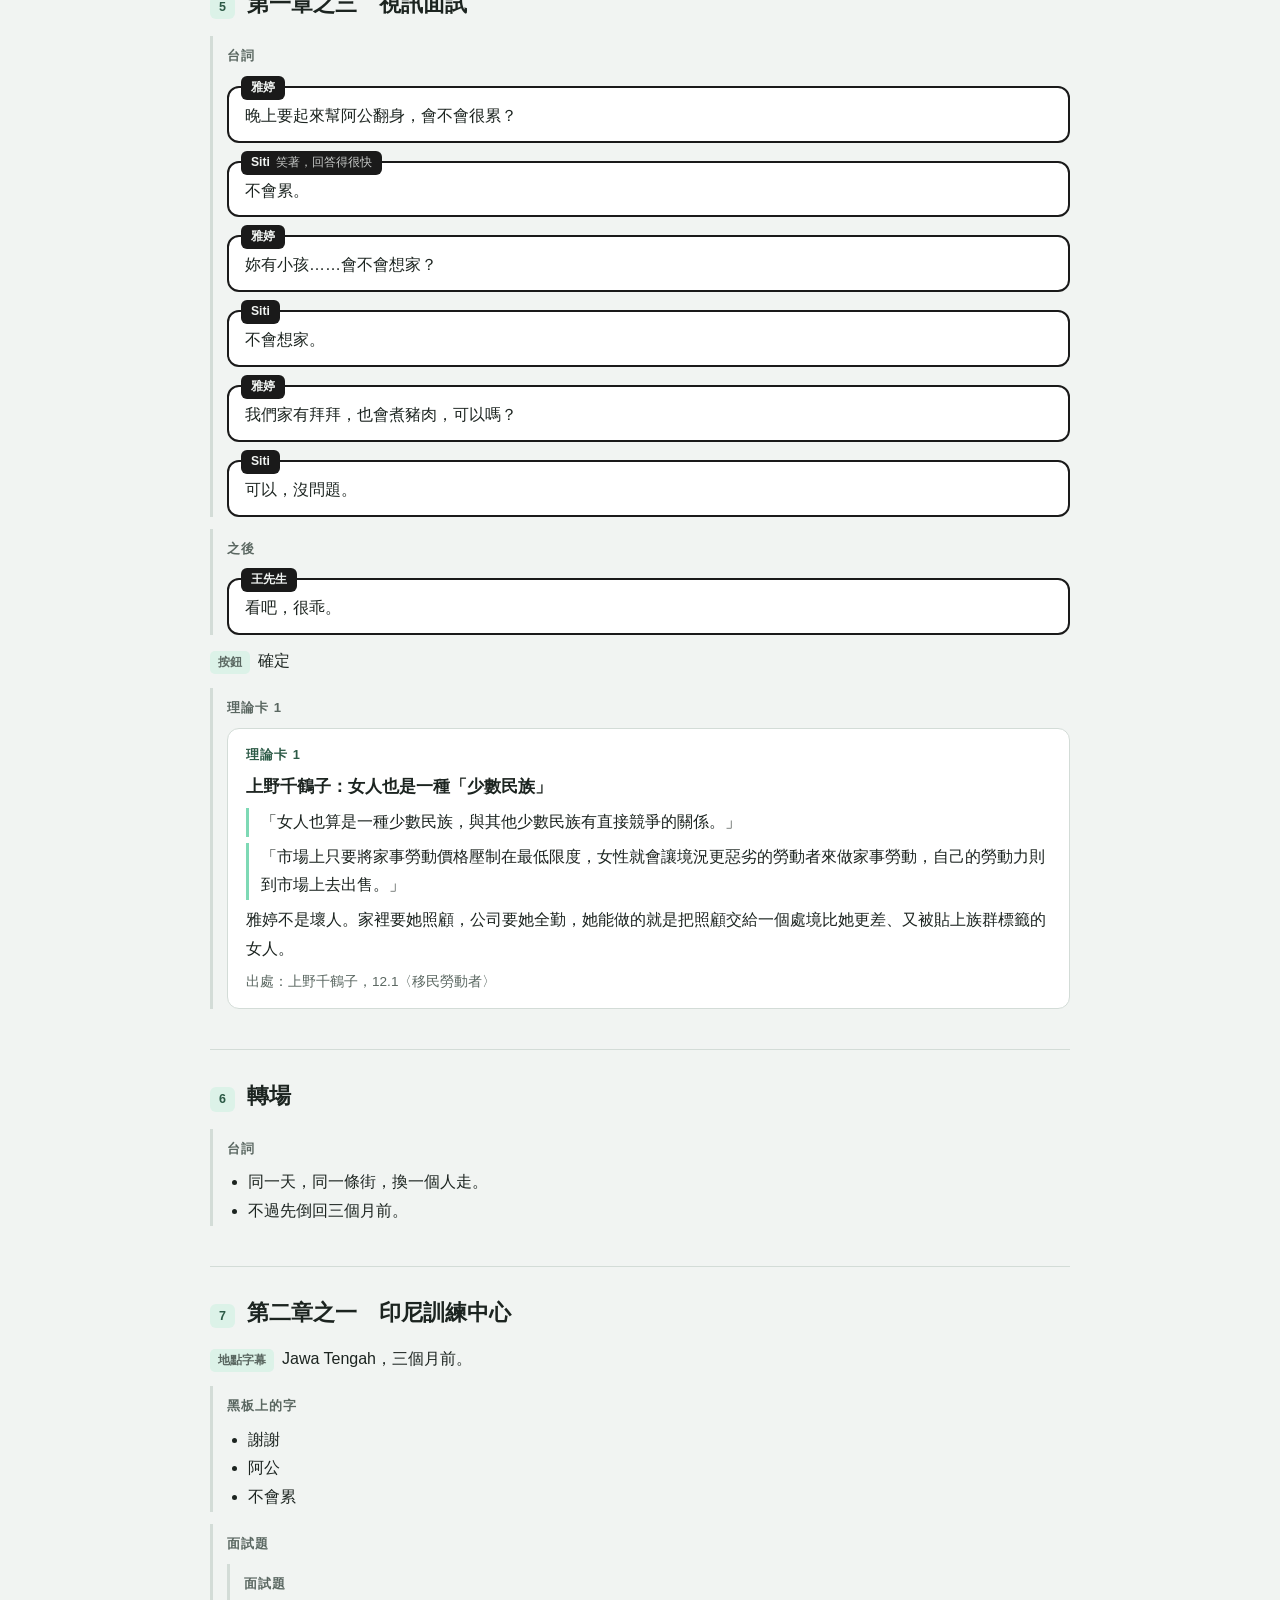
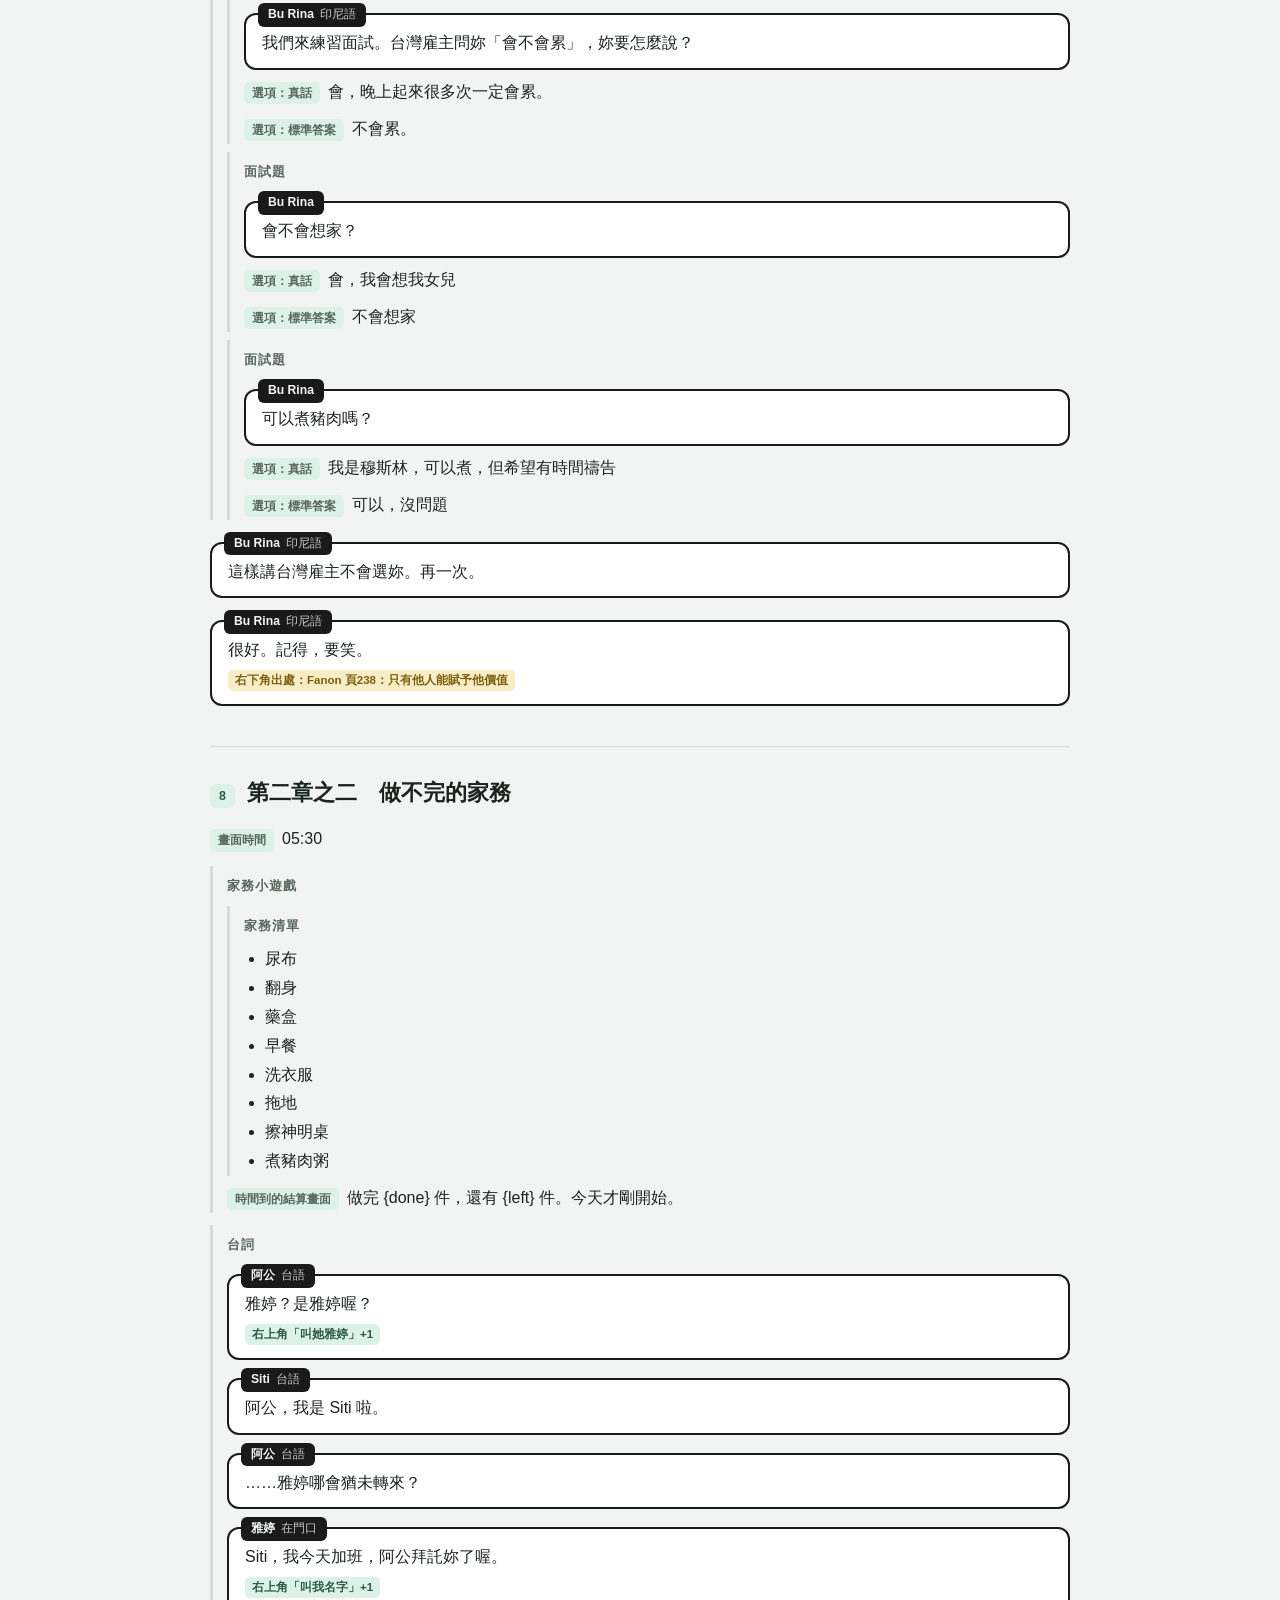
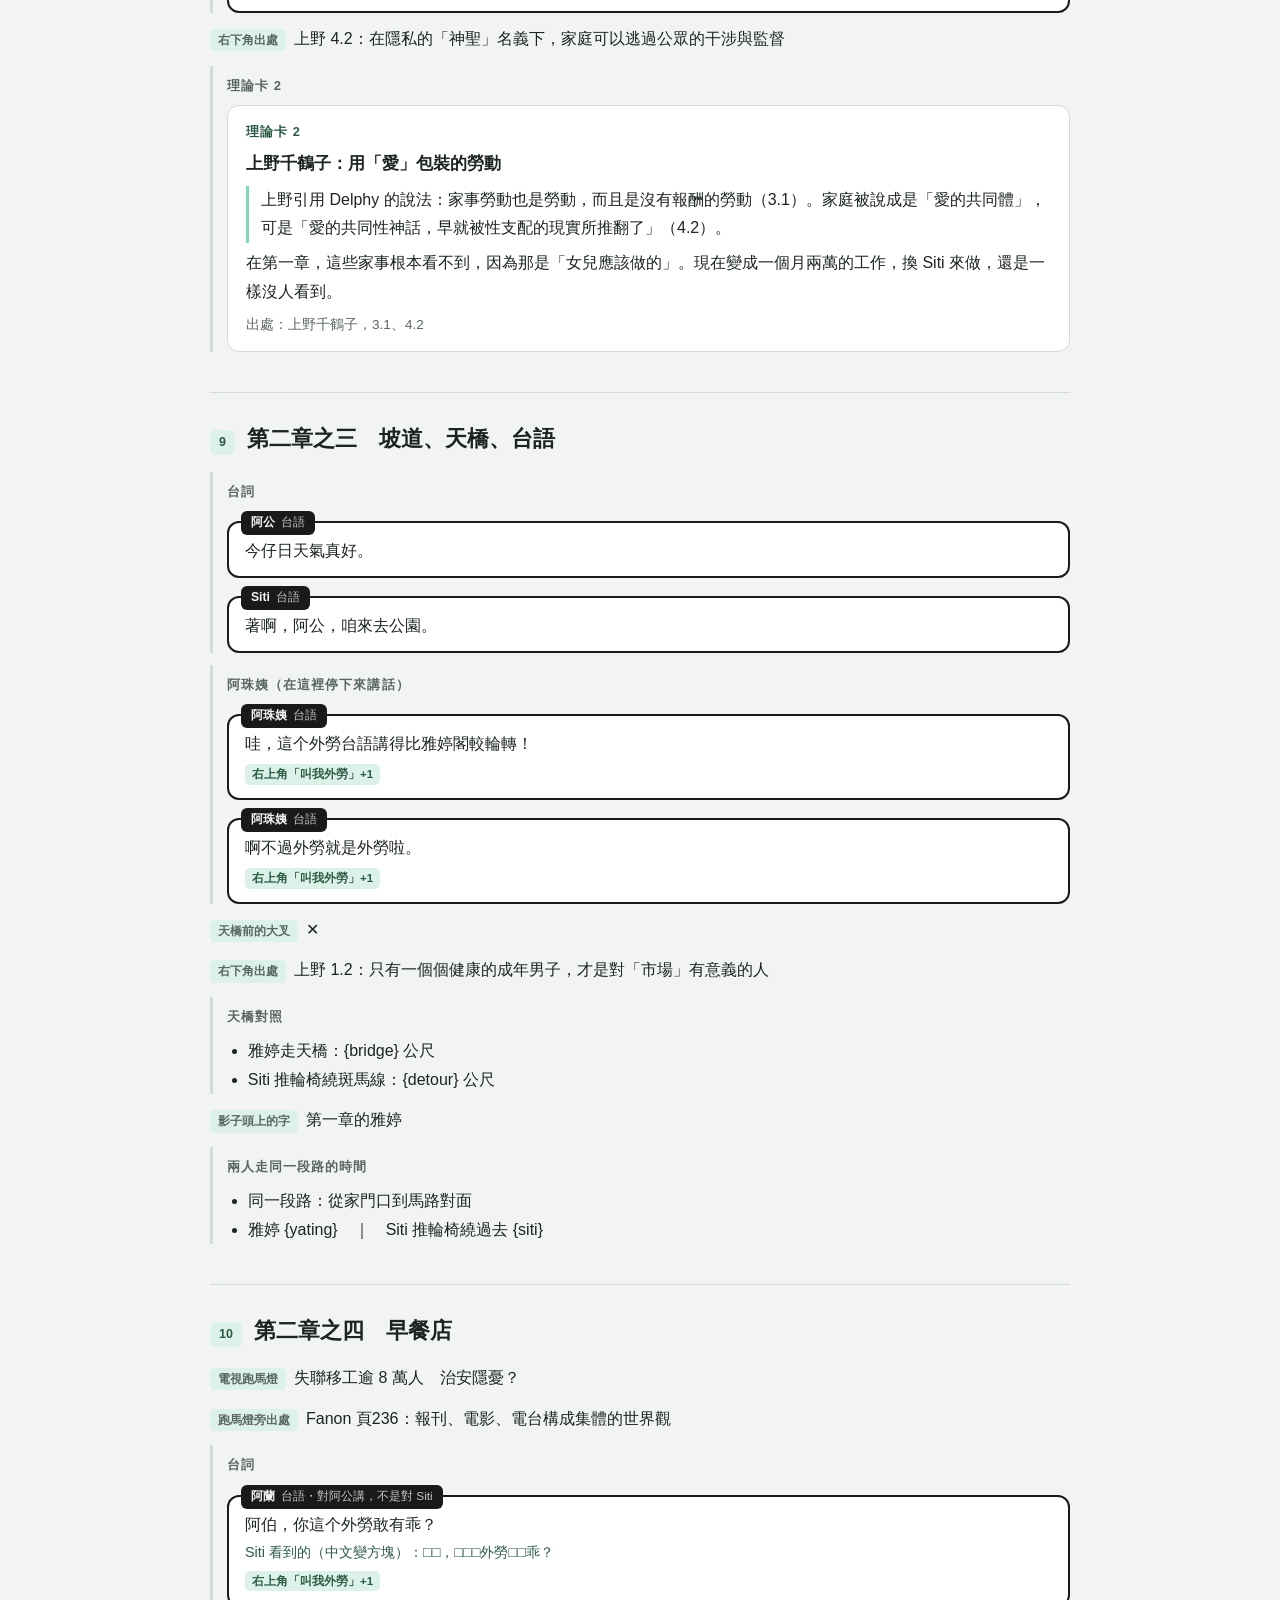
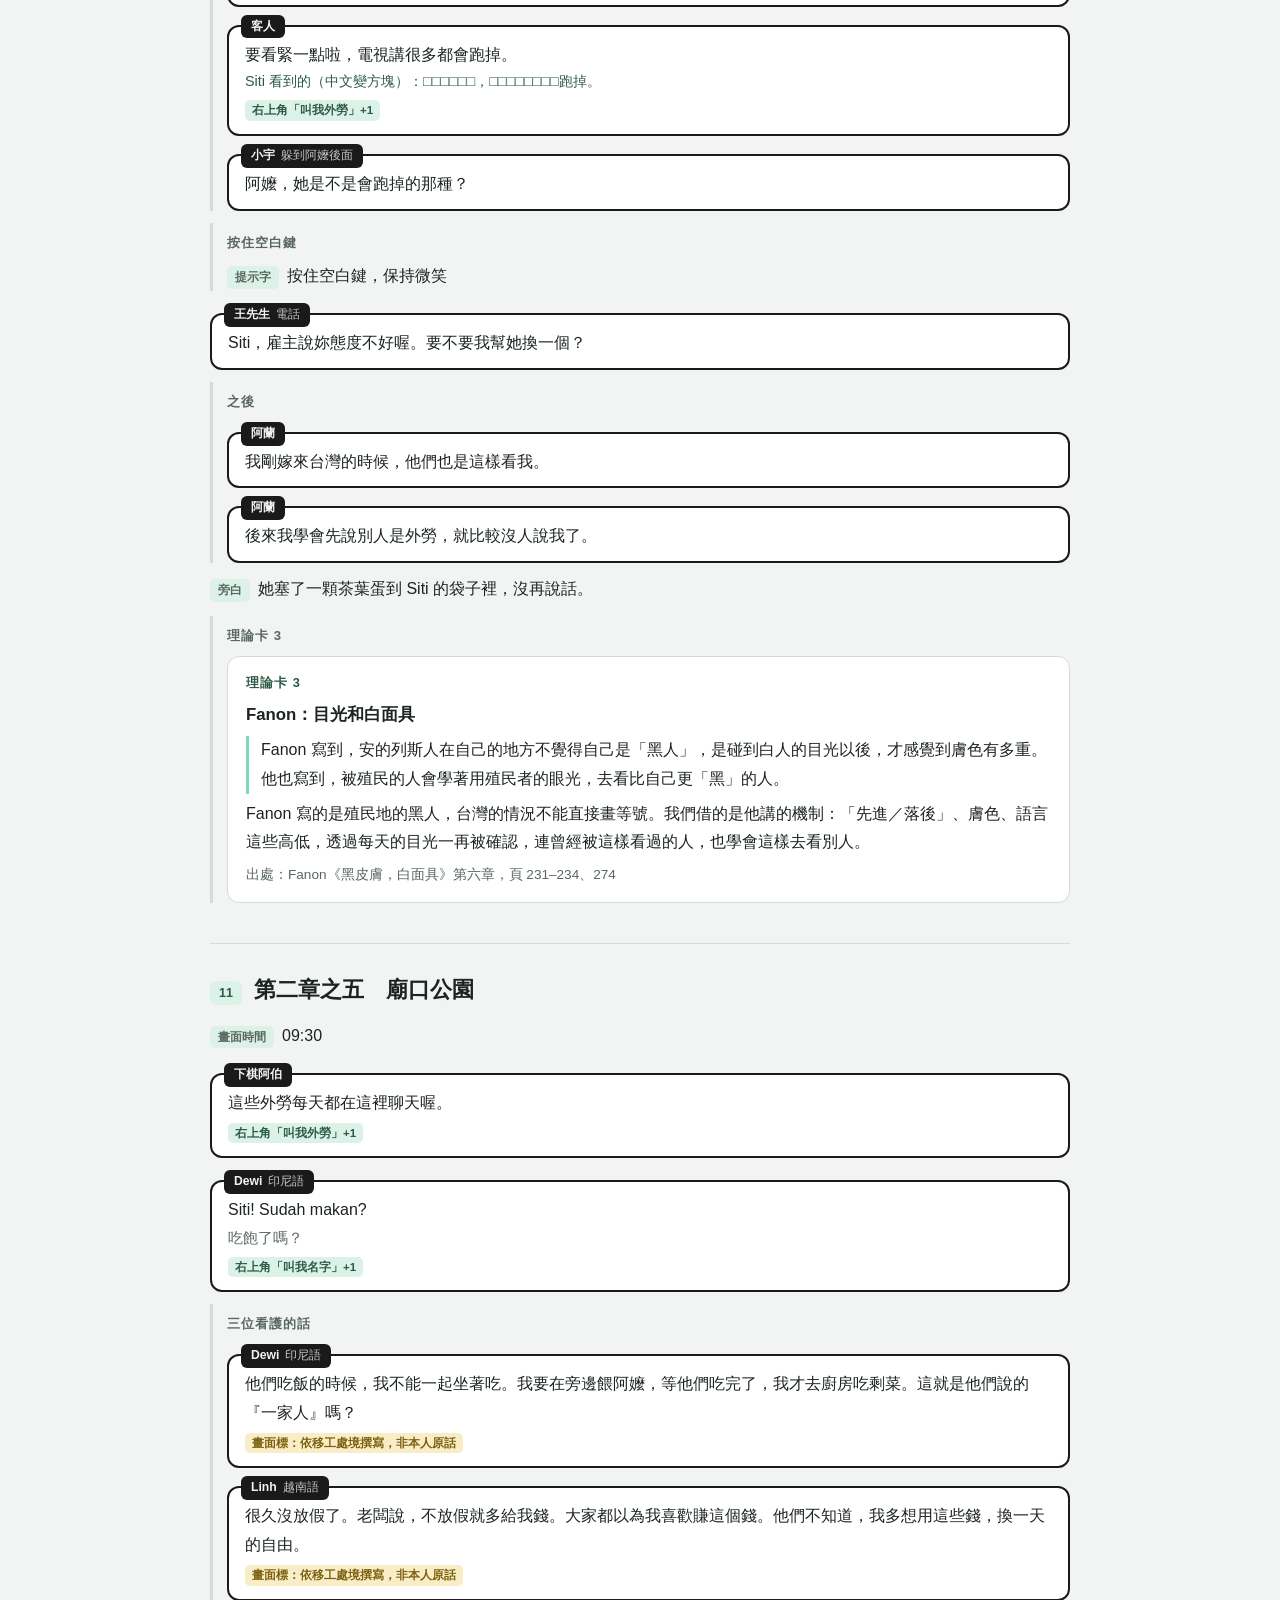
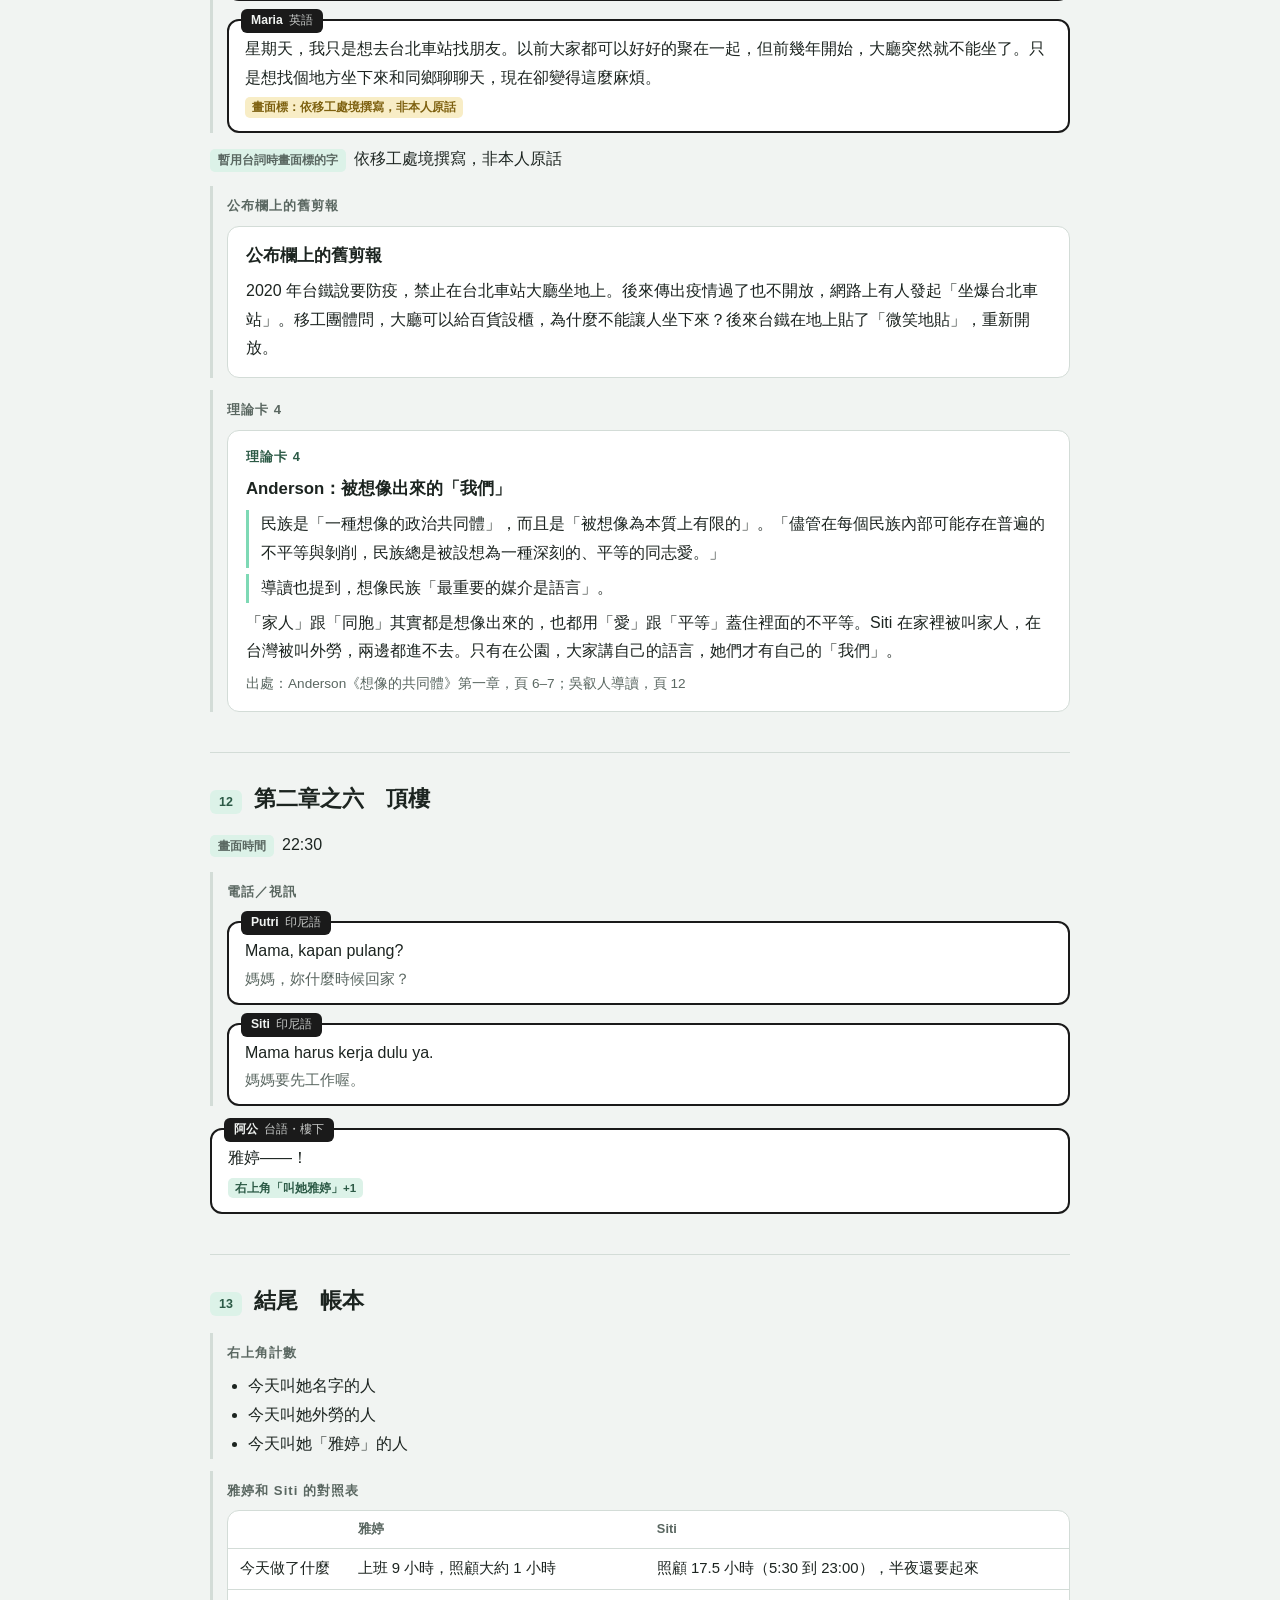
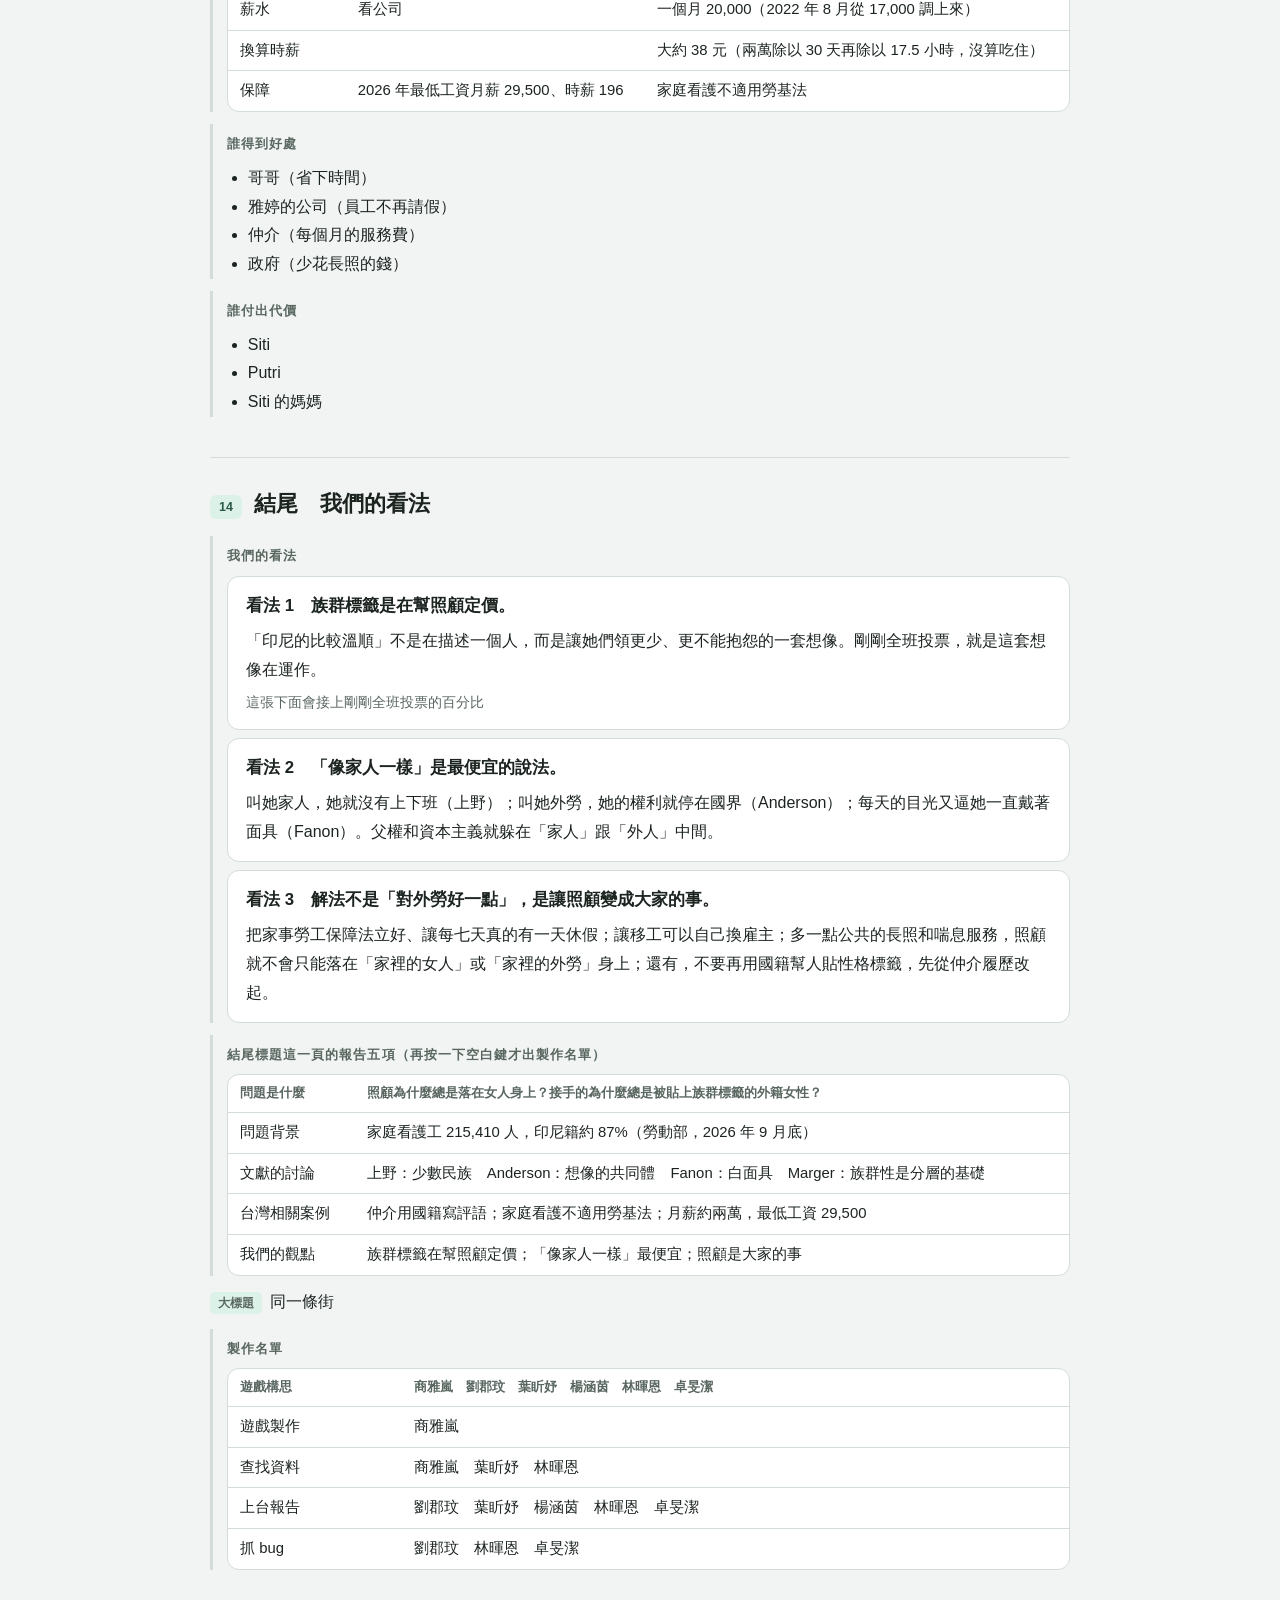
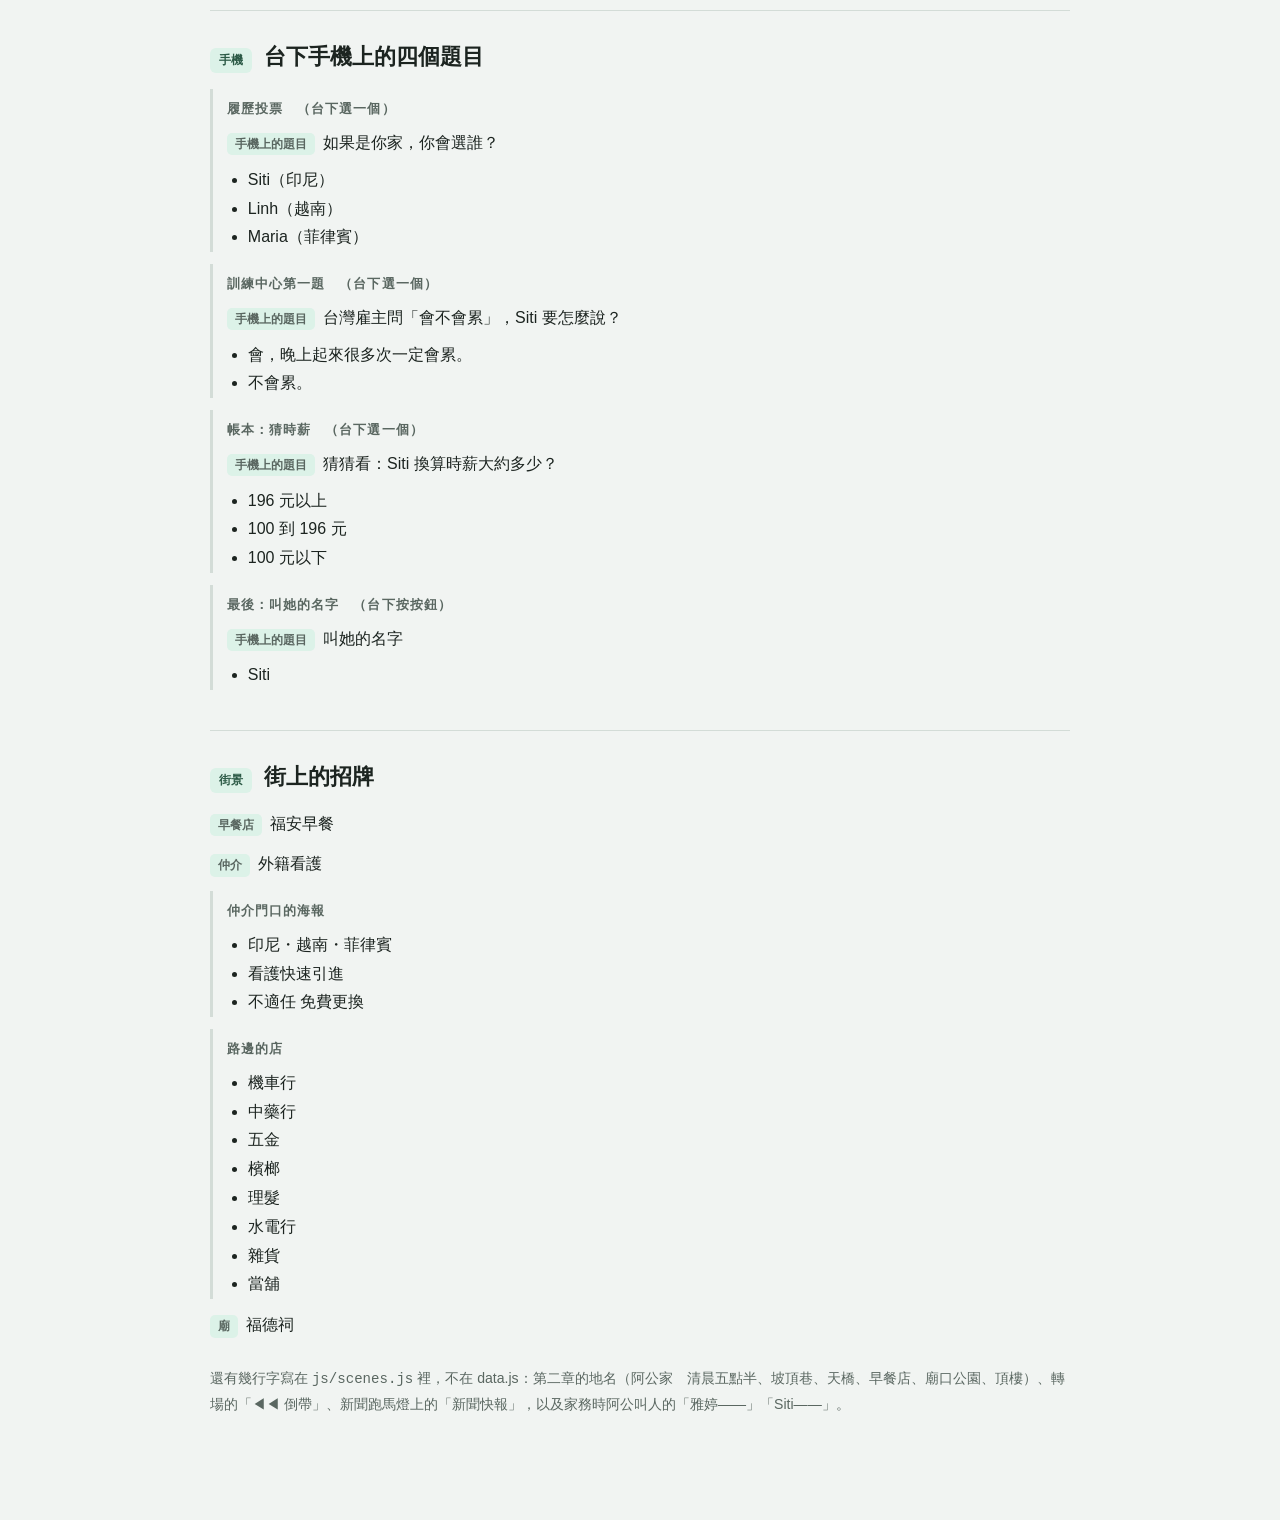
==== commit 0a9a59e0: "feat: 結尾報告五項濃縮在標題頁；電腦版加「☰ 目錄」鈕，可直接跳到結尾兩頁 - 結尾：叫完名字按空白鍵，標題下面出現報告五項，再按一下才出製作名單 - 電腦版左上角加「☰ 目錄」，點一下開選單、" ====
--- a/game/text.html
+++ b/game/text.html
@@ -80,7 +80,7 @@
     shout: '樓下喊', greeting: '打招呼', uncle: '下棋阿伯', voices: '三位看護的話', placeholderNote: '暫用台詞時畫面標的字',
     clipping: '公布欄上的舊剪報', compare: '天橋對照', compareTime: '兩人走同一段路的時間', ghostLabel: '影子頭上的字',
     blocked: '天橋前的大叉', tasks: '家務清單', result: '時間到的結算畫面', chores: '家務小遊戲', counts: '右上角計數',
-    table: '雅婷和 Siti 的對照表', recap: '製作名單前的五頁報告對照', gains: '誰得到好處', costs: '誰付出代價', views: '我們的看法', heading: '大標題',
+    table: '雅婷和 Siti 的對照表', recap: '結尾標題這一頁的報告五項', gains: '誰得到好處', costs: '誰付出代價', views: '我們的看法', heading: '大標題',
     subheading: '副標題', credits: '製作名單', typed: '雅婷打了又刪掉的字', lines: '台詞', stops: '沿路停下來的台詞',
     areaLabels: '走進這區時左下角的地名', hold: '按住空白鍵', confirm: '按鈕', chats: 'LINE 聊天室', messages: '訊息', name: '名稱',
     cols: '欄位', rows: '列', title: '標題', body: '內文', label: '字', clock: '畫面時間', text: '字', note: '註',
@@ -165,7 +165,7 @@
     let body = '';
     for (const k of Object.keys(s)) {
       if (k === 'views') { body += views(s); continue; }
-      if (k === 'recap') { body += `<div class="grp"><h4>製作名單前的五頁報告對照（按空白鍵翻）</h4>${s.recap.map((v, n) => `<div class="card"><span class="no">${n + 1} / ${s.recap.length}</span><h3>${esc(v.title)}</h3><p style="margin:0">${esc(v.body)}</p></div>`).join('')}</div>`; continue; }
+      if (k === 'recap') { body += `<div class="grp"><h4>結尾標題這一頁的報告五項（再按一下空白鍵才出製作名單）</h4>${table(s.recap)}</div>`; continue; }
       if (k === 'credits') { body += `<div class="grp"><h4>製作名單</h4>${table(s.credits)}</div>`; continue; }
       body += render(s[k], k);
     }
